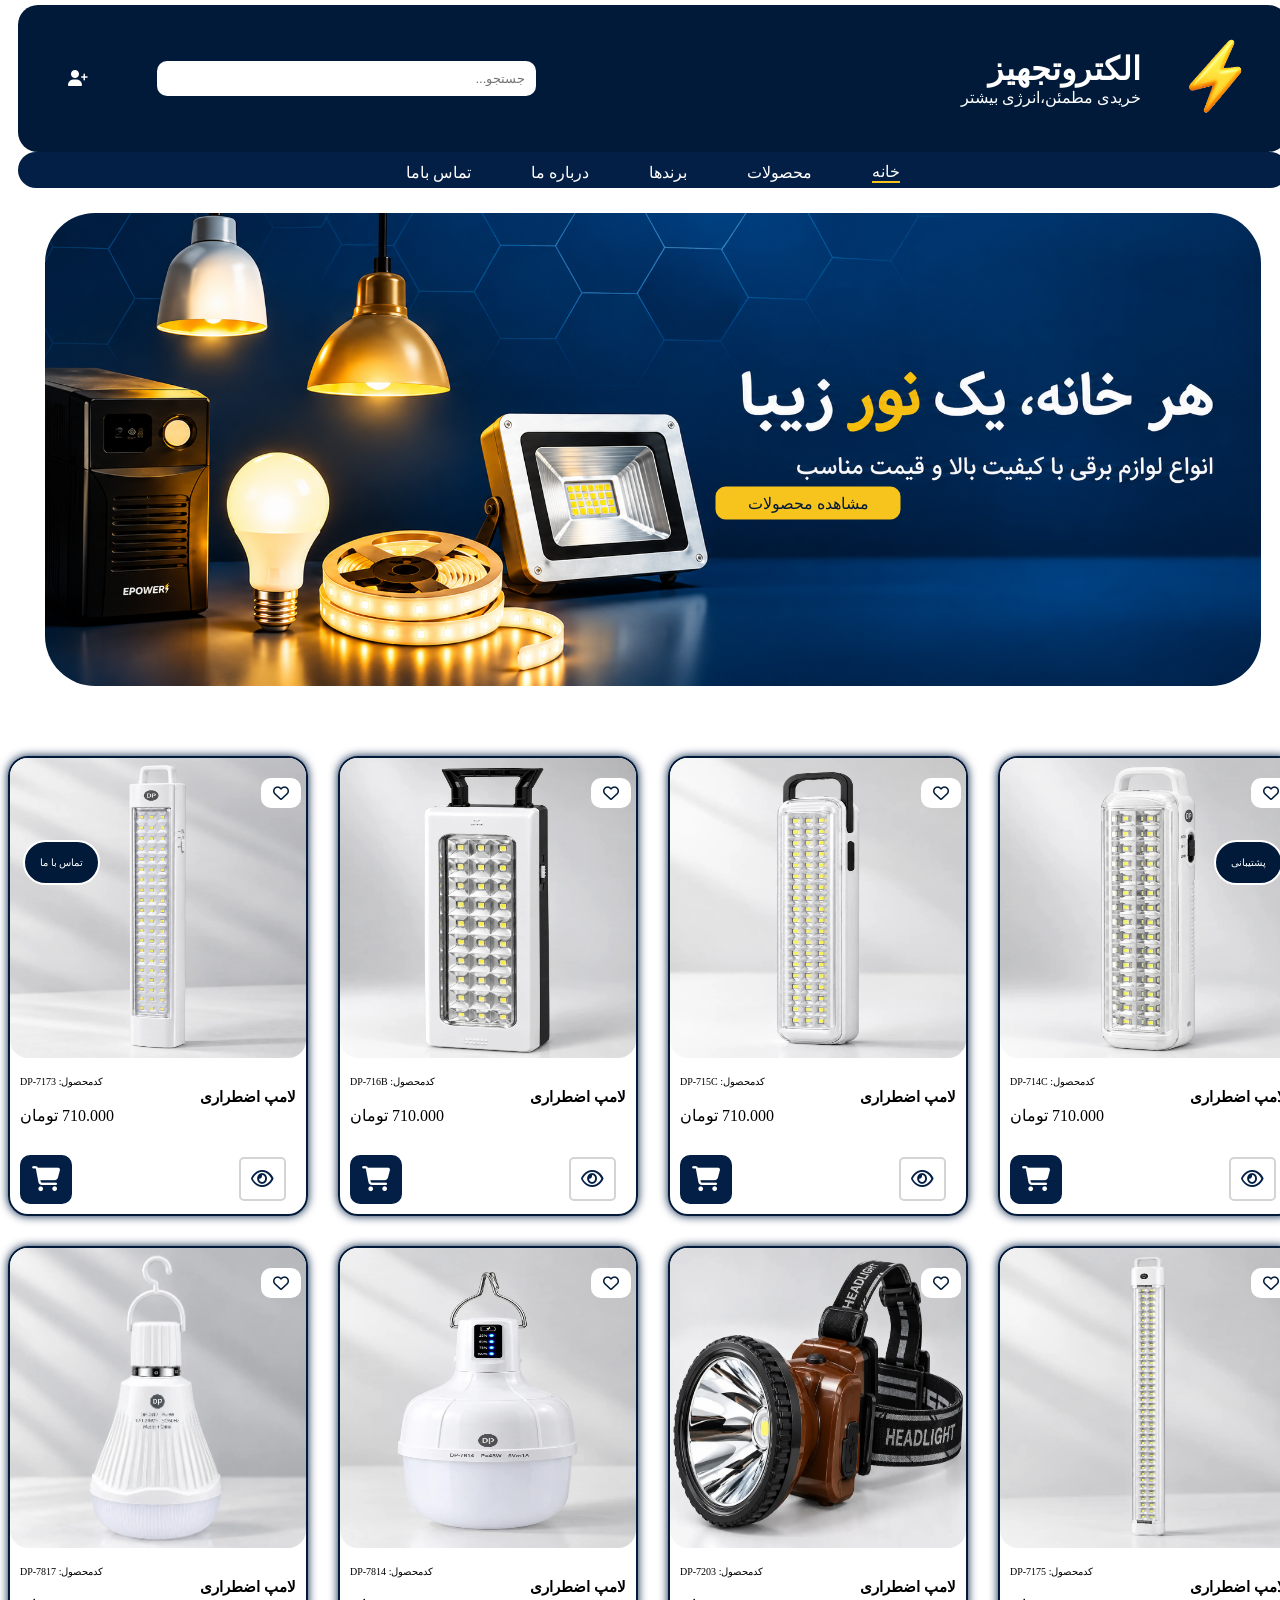
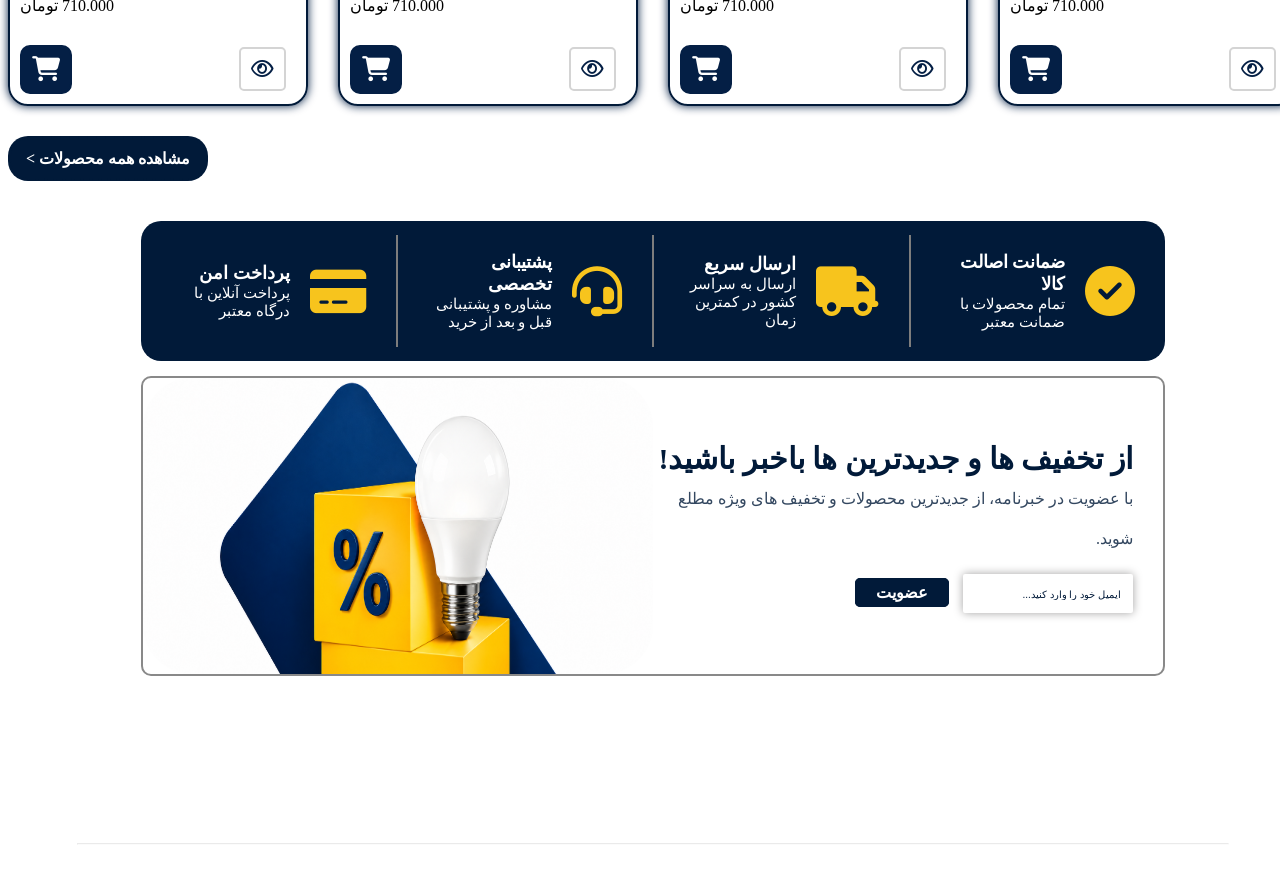
==== index.html @ 10a01ead "Test 1" ====
<!DOCTYPE html>
<html lang="fa" dir="rtl">

<head>
    <meta charset="UTF-8">
    <meta name="viewport" content="width=device-width, initial-scale=1.0">
    <link rel="stylesheet" href="css/style.css">
    <link rel="stylesheet" href="https://cdnjs.cloudflare.com/ajax/libs/font-awesome/6.5.1/css/all.min.css" />
    <link rel="stylesheet" href="css/positions.css">
    <title>الکتروتجهیز</title>
</head>

<body>

    <!-- ======== Header ======== -->
    <header>
        <div class="my-header">
            <div class="brand-site">
                <div class="logo-site">
                    <img src="assets/img/logo_website.png" alt="">
                    <div class="name-site">
                        <h1>الکتروتجهیز</h1>
                        <span>خریدی مطمئن،انرژی بیشتر</span>
                    </div>
                </div>
            </div>

            <div class="search-bar">
                <input type="text" name="" id="" placeholder="جستجو...">
            </div>

            <div class="login-purchase">
                <div class="icon-search">
                    <i class="fa-solid fa-magnifying-glass"></i>
                </div>

                <i class="fa-solid fa-user-plus"></i>
            </div>
        </div>
        <!-- ======== Navigation Bar ======== -->
        <div class="my-navigation-bar">
            <a href="index.html" class="action">خانه</a>
            <a href="all_products.html">محصولات</a>
            <a href="brands.html">برندها</a>
            <a href="about_us.html">درباره ما</a>
            <a href="contact_us.html">تماس باما</a>
        </div>
    </header>
    <!-- ======== Hero Banner ======== -->
    <section class="hero-banner">
        <div class="hero-content">
            <img class="img-hero" src="assets/img/هر خانه، یک نور زیبا.png" alt="">
            <a class="link-hero-banner" href="all_products.html">مشاهده محصولات</a>
        </div>
    </section>


    <!-- ======== Main ======== -->
    <main>
        <div class="product-table">
            <div class="product-cards">
                <section class="product">
                    <div class="img-product">
                        <i class="fa-regular fa-heart"></i>
                        <img src="assets/img_products/DP-714C.webp" alt="">
                    </div>
                    <div class="information-products">
                        <h1>لامپ اضطراری</h1>
                        <div class="code-product">
                            <span>کدمحصول: DP-714C</span>
                        </div>
                    </div>
                    <div class="price-products">
                        <span>710.000 تومان</span>
                    </div>
                    <div class="see-and-purchase-product">
                        <a href="" class="see-product">
                            <i class="fa-regular fa-eye"></i>
                        </a>
                        <a class="purchase-product" href="" style="text-decoration: none;">
                            <i class="fa-solid fa-cart-shopping"></i>
                        </a>
                    </div>
                </section>
                <section class="product">
                    <div class="img-product">
                        <i class="fa-regular fa-heart"></i>
                        <img src="assets/img_products/DP-715C.webp" alt="">
                    </div>
                    <div class="information-products">
                        <h1>لامپ اضطراری</h1>
                        <div class="code-product">
                            <span>کدمحصول: DP-715C</span>
                        </div>
                    </div>
                    <div class="price-products">
                        <span>710.000 تومان</span>
                    </div>
                    <div class="see-and-purchase-product">
                        <a href="" class="see-product">
                            <i class="fa-regular fa-eye"></i>
                        </a>
                        <a class="purchase-product" href="" style="text-decoration: none;">
                            <i class="fa-solid fa-cart-shopping"></i>
                        </a>
                    </div>
                </section>
                <section class="product">
                    <div class="img-product">
                        <i class="fa-regular fa-heart"></i>
                        <img src="assets/img_products/DP-716B.webp" alt="">
                    </div>
                    <div class="information-products">
                        <h1>لامپ اضطراری</h1>
                        <div class="code-product">
                            <span>کدمحصول: DP-716B</span>
                        </div>
                    </div>
                    <div class="price-products">
                        <span>710.000 تومان</span>
                    </div>
                    <div class="see-and-purchase-product">
                        <a href="" class="see-product">
                            <i class="fa-regular fa-eye"></i>
                        </a>
                        <a class="purchase-product" href="" style="text-decoration: none;">

                            <i class="fa-solid fa-cart-shopping"></i>
                        </a>
                    </div>
                </section>
                <section class="product">
                    <div class="img-product">
                        <i class="fa-regular fa-heart"></i>
                        <img src="assets/img_products/DP-7173.webp" alt="">
                    </div>
                    <div class="information-products">
                        <h1>لامپ اضطراری</h1>
                        <div class="code-product">
                            <span>کدمحصول: DP-7173</span>
                        </div>
                    </div>
                    <div class="price-products">
                        <span>710.000 تومان</span>
                    </div>
                    <div class="see-and-purchase-product">
                        <a href="" class="see-product">
                            <i class="fa-regular fa-eye"></i>
                        </a>
                        <a class="purchase-product" href="" style="text-decoration: none;">
                            <i class="fa-solid fa-cart-shopping"></i>
                        </a>
                    </div>
                </section>
                <section class="product">
                    <div class="img-product">
                        <i class="fa-regular fa-heart"></i>
                        <img src="assets/img_products/DP-7175.webp" alt="">
                    </div>
                    <div class="information-products">
                        <h1>لامپ اضطراری</h1>
                        <div class="code-product">
                            <span>کدمحصول: DP-7175</span>
                        </div>
                    </div>
                    <div class="price-products">
                        <span>710.000 تومان</span>
                    </div>
                    <div class="see-and-purchase-product">
                        <a href="" class="see-product">
                            <i class="fa-regular fa-eye"></i>
                        </a>
                        <a class="purchase-product" href="" style="text-decoration: none;">
                            <i class="fa-solid fa-cart-shopping"></i>
                        </a>
                    </div>
                </section>
                <section class="product">
                    <div class="img-product">
                        <i class="fa-regular fa-heart"></i>
                        <img src="assets/img_products/DP-7203.webp" alt="">
                    </div>
                    <div class="information-products">
                        <h1>لامپ اضطراری</h1>
                        <div class="code-product">
                            <span>کدمحصول: DP-7203</span>
                        </div>
                    </div>
                    <div class="price-products">
                        <span>710.000 تومان</span>
                    </div>
                    <div class="see-and-purchase-product">
                        <a href="" class="see-product">
                            <i class="fa-regular fa-eye"></i>
                        </a>
                        <a class="purchase-product" href="" style="text-decoration: none;">
                            <i class="fa-solid fa-cart-shopping"></i>
                        </a>
                    </div>
                </section>
                <section class="product">
                    <div class="img-product">
                        <i class="fa-regular fa-heart"></i>
                        <img src="assets/img_products/DP-7814.webp" alt="">
                    </div>
                    <div class="information-products">
                        <h1>لامپ اضطراری</h1>
                        <div class="code-product">
                            <span>کدمحصول: DP-7814</span>
                        </div>
                    </div>
                    <div class="price-products">
                        <span>710.000 تومان</span>
                    </div>
                    <div class="see-and-purchase-product">
                        <a href="" class="see-product">
                            <i class="fa-regular fa-eye"></i>
                        </a>
                        <a class="purchase-product" href="" style="text-decoration: none;">
                            <i class="fa-solid fa-cart-shopping"></i>
                        </a>
                    </div>
                </section>
                <section class="product">

                    <div class="img-product">
                        <img src="assets/img_products/DP-7817.webp" alt="">
                        <i class="fa-regular fa-heart"></i>
                    </div>
                    <div class="information-products">
                        <h1>لامپ اضطراری</h1>
                        <div class="code-product">
                            <span>کدمحصول: DP-7817</span>
                        </div>
                    </div>
                    <div class="price-products">
                        <span>710.000 تومان</span>
                    </div>
                    <div class="see-and-purchase-product">
                        <a href="" class="see-product">
                            <i class="fa-regular fa-eye"></i>
                        </a>
                        <a class="purchase-product" href="" style="text-decoration: none;">
                            <i class="fa-solid fa-cart-shopping"></i>
                        </a>
                    </div>
                </section>
            </div>

            <a class="all-product-table" href="all_products.html">مشاهده همه محصولات ></a>

        </div>
        <!-- ======== Features Web Site ======== -->
        <div class="features">
            <section class="feature">
                <i class="fa-solid fa-circle-check"></i>
                <div class="description">
                    <h6>ضمانت اصالت کالا</h6>
                    <span>تمام محصولات با ضمانت معتبر</span>
                </div>
            </section>
            <div class="separator-features">
                <div></div>
            </div>
            <section class="feature">
                <i class="fa-solid fa-truck"></i>
                <div class="description">
                    <h6>ارسال سریع</h6>
                    <span>ارسال به سراسر کشور در کمترین زمان</span>
                </div>
            </section>
            <div class="separator-features">
                <div></div>
            </div>
            <section class="feature">
                <i class="fa-solid fa-headset"></i>
                <div class="description">
                    <h6>پشتیبانی تخصصی</h6>
                    <span>مشاوره و پشتیبانی قبل و بعد از خرید</span>
                </div>
            </section>
            <div class="separator-features">
                <div></div>
            </div>
            <section class="feature">
                <i class="fa-solid fa-credit-card"></i>
                <div class="description">
                    <h6>پرداخت امن</h6>
                    <span>پرداخت آنلاین با درگاه معتبر</span>
                </div>
            </section>
        </div>
        <!-- ======== Discount ======== -->
        <div class="discount">

            <div class="information-notice">
                <div class="informational-details">
                    <span class="details-1">از تخفیف ها و جدیدترین ها باخبر باشید!</span>
                    <span class="details-2">با عضویت در خبرنامه، از جدیدترین محصولات و تخفیف های ویژه مطلع شوید.</span>
                </div>
                <div class="input-discount">
                    <input type="text" placeholder="ایمیل خود را وارد کنید...">
                    <a href="">عضویت</a>
                </div>
            </div>

            <div class="background-image">
                <img src="assets/img/discount.png" alt="">
            </div>
        </div>

    </main>
    <!-- ======== Footer Web Site ======== -->
    <footer>
        <div class="footer-informations">
            <!-- ======== Contact Us ======== -->
            <section class="contact-us">
                <h1>الکتروتجهیز</h1>
                <h3>فروشگاه تخصصی لوازم برقی</h3>
                <span>با ما در ارتباط باشید.</span>
                <div class="icon-contact-us">
                    <a href="">
                        <i class="fab fa-whatsapp"></i>
                    </a>
                    <a href="">
                        <i class="fab fa-telegram"></i>
                    </a>
                    <a href="">
                        <i class="fab fa-instagram"></i>
                    </a>
                </div>
            </section>
            <!-- ======== Site Access ======== -->
            <section class="site-access">
                <span>دسترسی سریع</span>
                <a href="">خانه</a>
                <a href="">محصولات</a>
                <a href="">برندها</a>
                <a href="">وبلاگ</a>
                <a href="">تماس با ما</a>
            </section>
            <!-- ======== Customer Service ======== -->
            <section class="customer-service">

                <span>خدمات مشتریان</span>
                <a href="">پرسش های متداول</a>
                <a href="">شرایط بازگشت کالا</a>
                <a href="">روش های ارسال</a>
                <a href="">گارانتی و ضمانت</a>
                <a href="">پیگیری سفارش</a>

            </section>
            <!-- ======== Contact Information ======== -->
            <section class="contact-informations">
                <span>اطلاعات تماس</span>

                <div class="contact-information">
                    <i class="fas fa-phone"></i>
                    <p>09382104800</p>
                </div>

                <div class="contact-information">
                    <i class="fas fa-envelope"></i>
                    <p>imthemhmd@gmail.com</p>
                </div>

                <div class="contact-information">
                    <i class="fas fa-map-marker-alt"></i>
                    <p>تهران، خیابان جمهوری</p>
                </div>
            </section>
        </div>
        <!-- ======== Hr Footer======== -->
        <div class="hr-footer">
            <hr>
        </div>

        <!-- ======== Site Rights======== -->
        <div class="site-rights">
            <p>تمامی حقوق این سایت متعلق به الکتروتجهیز می باشد.</p>
        </div>


    </footer>
    <span class="customers">پشتیبانی</span>
    <span class="contact-us-fixed">تماس با ما</span>

</body>
</html>
---- css/style.css ----
* {
    padding: 0px;
    margin: 0px;
    box-sizing: border-box;
    text-decoration: none;
}

:root {
    --primary--color: #011A39;
    --secondary-color: #041F45;
    --background-color: #EFF6FE;
    --color-symbol: #F7C41D;
    --color-font: white;


}

@font-face {
    font-family: all_text;
    src: url(assets/font/Gandom.woff);
}



/* ======== Body ======== */
body {
    height: fit-content;
    font-family: all_text;
    display: flex;
    flex-direction: column;
    justify-content: center;
    gap: 20px;
}

/* ======== Header ======== */
header {
    margin: 5px;
}

.my-header {
    background-color: var(--primary--color);
    display: flex;
    justify-content: space-between;
    align-items: center;

    border-radius: 20px;
}

.brand-site {
    display: flex;
    justify-content: center;
    align-items: center;

}

.logo-site {
    display: flex;
    align-items: center;
}

.logo-site img {
    width: 20%;
}

.name-site {
    color: var(--color-font);
}

.search-bar input {
    border-radius: 10px;
    border: none;
    padding: 10px 10px 10px 200px;

}

.login-purchase {
    display: flex;
    gap: 20px;
    align-items: center;
    margin: 0px 50px 0px 50px;

    color: var(--color-font);

}

.icon-search {
    display: none;
}

/* ======== Navigation Bar ======== */

.my-navigation-bar {
    background-color: var(--secondary-color);
    padding-top: 10px;


    display: flex;
    justify-content: center;
    align-items: center;

    border-radius: 300px;
}

.my-navigation-bar a {
    color: var(--color-font);
    text-decoration: none;

    margin: 0PX 30PX 5PX 30PX;
}

.action {
    border-bottom: 2px solid var(--color-symbol);

}

/* ======== Hr ======== */
hr {
    width: 80%;
    color: var(--primary--color);
}

/* ======== Hero Banner ======== */
.hero-banner {
    display: flex;
    justify-content: center;
    align-items: center;
}

.hero-content {
    width: 100%;
    display: flex;
    justify-content: center;
    align-items: center;
    position: relative;
}

.img-hero {
    width: 95%;
    max-width: 1400px;
    height: auto;
    border-radius: 50px;

}

.link-hero-banner {
    position: absolute;
    bottom: 150px;
    right: 300px;
    transform: translate(-50%, -50%);

    text-decoration: none;
    color: var(--primary--color);

    border: 2px solid var(--color-symbol);
    border-radius: 10px;
    background-color: var(--color-symbol);
    padding: 5px 30px;
}

.link-hero-banner:hover {
    background-color: var(--color-font);
    box-shadow: 0px 0px 5px 3px var(--color-symbol);
}

/* ======== Main ======== */
main {
    display: flex;
    flex-direction: column;
    justify-content: center;
    align-items: center;
    height: fit-content;

}


.product-table {
    display: flex;
    flex-direction: column;
    justify-content: center;
    align-items: end;
    gap: 20px;

    margin: 30px 0px;
}


.product-cards {
    display: grid;
    grid-template-columns: 1fr 1fr 1fr 1fr;
    gap: 30px;

    padding-top: 20px;
}


.product {
    display: flex;
    flex-direction: column;
    justify-content: start;


    width: 300px;

    height: fit-content;

    border: 2px solid var(--primary--color);
    border-radius: 20px;
    box-shadow: 0px 0px 10px 0px var(--secondary-color);
    transition: 0.5s all;
}

.product:hover {
    transform: scale(1.03);
}

.img-product {
    display: flex;
    justify-content: center;
    align-items: center;

    position: relative;
}

.product img {
    border-radius: 18px;
    width: 100%;
    height: 300px;
}

.img-product i {
    position: absolute;
    top: 20px;
    right: 5px;
    z-index: 10;
    color: var(--primary--color);

    border: 2px solid var(--color-font);
    border-radius: 10px;
    background-color: var(--color-font);
    padding: 5px 10px;
}

.img-product i:hover {
    color: rgb(206, 100, 100);
}

.information-products {
    display: flex;
    flex-direction: row;
    justify-content: space-between;
}

.information-products h1 {
    font-size: 15px;
    padding: 30px 10px 0px 10px;
    white-space: nowrap;
}

.code-product {
    display: flex;
    justify-content: center;
    align-items: center;

    padding: 0px 10px;
}

.code-product span {
    font-size: 10px;
    white-space: nowrap;
}

.price-products {
    display: flex;
    justify-content: end;

    padding: 0px 10px;

}

.see-and-purchase-product {
    width: 100%;
    display: flex;
    justify-content: space-between;
    align-items: center;
    /* gap: 50px; */

    margin: 30px 10px 10px 10px;

}

.see-product {
    display: flex;
    justify-content: center;
    align-items: center;

    color: var(--secondary-color);
    text-decoration: none;
    border: 2px solid rgb(212, 212, 212);
    border-radius: 5px;
    padding: 10px 10px;
    font-size: 20px;
    margin-right: 10px;


    transition: 0.5s all;
}

/* .see-product:hover{
    transform: scale(1.02);

} */

.purchase-product {
    display: flex;
    justify-content: center;
    gap: 10px;
    margin-left: 20px;

    padding: 10px 10px;
    border: 2px solid var(--secondary-color);
    border-radius: 10px;
    background-color: var(--secondary-color);
    color: var(--color-font);
    font-size: 20px;
}

/* .purchase-product:hover{
    transform: scale(1.02);

} */
.fa-solid.fa-cart-shopping {
    font-size: 25px;
    color: var(--color-font);

}

/* ============================================ */
.all-product-table {

    color: var(--color-font);
    text-decoration: none;
    font-weight: bold;
    margin-top: 10PX;

    border: 2px solid var(--primary--color);
    background-color: var(--primary--color);
    border: none;
    border-radius: 20px;
    padding: 10px 15px;
    border: 3px dashed var(--primary--color);

    transition: 0.9s all;
}

.all-product-table:hover {
    background-color: var(--color-font);
    color: var(--primary--color);
    border: 3px dashed var(--primary--color);

}


/* ======== Features Web Site ======== */

.features {

    display: flex;
    justify-content: center;

    background-color: var(--primary--color);
    margin-top: 10px;

    width: 80%;
    height: fit-content;

    border-radius: 20px;
}

.feature {
    width: 40vw;
    color: var(--color-font);
    display: flex;
    align-items: center;
    margin: 30px;
}

.feature i {
    color: var(--color-symbol);
    font-size: 50px;

}

.description {
    margin-right: 20px;
}

.description h6 {
    font-size: 18px;
}

.description span {
    font-size: 15px;
}

.separator-features {
    display: flex;
    align-items: center;


}

.separator-features div {
    background-color: rgb(125, 125, 125);
    width: 2px;
    height: 80%;
}

/* ======== Discount ======== */

.discount {
    margin-top: 15px;
    width: 80%;
    height: 300px;

    border: 2px solid rgb(137, 137, 137);
    border-radius: 10px;

    display: grid;
    grid-template-columns: 1fr 1fr;
}

.information-notice {
    display: flex;
    flex-direction: column;
    justify-content: center;
    align-items: start;
}

.informational-details {
    display: flex;
    flex-direction: column;
    margin-right: 30px;
    line-height: 40px;

}

.details-1 {
    color: var(--primary--color);
    font-size: 30px;
    font-weight: bold;

}

.details-2 {
    color: var(--primary--color);
    opacity: 0.8;
}


.input-discount input {

    width: 50%;

    margin-right: 30px;
    margin-top: 15px;

    border: 2px solid var(--color-font);
    border-radius: 2px;
    padding: 10px 10px 10px 20px;
    box-shadow: 0px 0px 10px 0px rgb(163, 162, 162);
}

.input-discount input::placeholder {
    color: var(--primary--color);
    font-size: 10px;
}

.input-discount input:hover {
    box-shadow: 0px 0px 20px 5px rgb(163, 162, 162);
}

.input-discount a {
    color: var(--color-font);
    text-decoration: none;
    font-weight: bold;

    border: 1px solid var(--primary--color);
    background-color: var(--primary--color);
    border-radius: 5px;

    padding: 5px 20px;

    margin-right: 10px;
}

.input-discount a:hover {
    box-shadow: 0px 0px 5px 2px var(--primary--color);
}


.background-image img {
    width: 100%;
    height: 100%;
    border-radius: 50px;

    /* background-image: url(/assets/img/discount.png);
    background-size: cover;
    background-position: center;
    background-repeat: no-repeat; */

}


/* ======== Footer Web Site ======== */
footer {
    width: 100%;

    background-image: url(assets/img/footer_background.png);
    background-size: cover;
    background-position: center;
    background-repeat: no-repeat;


    display: flex;
    flex-direction: column;
    justify-content: space-around;

}

.footer-informations {
    display: grid;
    grid-template-columns: 1fr 1fr 1fr 1fr;
    place-items: center;
}

/* ======== Contact Us ======== */
.contact-us {
    color: var(--color-font);
    padding: 20px 0px;
}

.contact-us h3 {
    font-weight: normal;
}

.icon-contact-us {

    margin-top: 10px;

}

.icon-contact-us a {
    text-decoration: none;
    color: var(--color-font);

    font-size: 25px;
    margin-left: 25px;
}

/* ======== Site Access ======== */
.site-access {
    display: flex;
    flex-direction: column;

    padding-top: 20px;
}

.site-access span {
    color: var(--color-font);
    font-size: 18px;
    font-weight: bold;
    margin-bottom: 15px;
}

.site-access a {

    color: var(--color-font);
    text-decoration: none;
    font-size: 15px;
}

/* ======== Customer Service ======== */
.customer-service {
    display: flex;
    flex-direction: column;

    padding-top: 20px;
}

.customer-service span {
    color: var(--color-font);
    font-size: 18px;
    font-weight: bold;
    margin-bottom: 15px;
}

.customer-service a {
    color: var(--color-font);
    text-decoration: none;
    font-size: 15px;

}

/* ======== Contact Information ======== */
.contact-informations {
    display: flex;
    flex-direction: column;

    padding-top: 20px;
}

.contact-informations span {
    color: var(--color-font);
    font-size: 18px;
    font-weight: bold;
    margin-bottom: 20px;
}

.contact-informations div {
    display: flex;
    align-items: center;

    color: var(--color-font);
    margin-bottom: 10px;

}

.contact-information p {
    padding-right: 10px;

}

/* ======== Hr Footer======== */
.hr-footer {
    display: flex;
    justify-content: center;
}

.hr-footer hr {
    width: 90%;
    opacity: 0.2;
}

/* ======== Site Rights======== */
.site-rights {
    display: flex;
    justify-content: center;

}

.site-rights p {
    color: var(--color-font);
    padding: 5px 0px;
    opacity: 0.2;
}

.hide-header {
    display: none;
}

/* ============ File All Products ============ */
.header-all-products {
    width: 99%;

}

/* ========== Banner All Products ==========  */

.banner-all-products img {
    display: block;
    margin: 0px auto;
    margin-top: 10px;
    width: 90%;
    border-radius: 20px;

}

.all_products{
    margin-top: 50px;
}

.title-part{
    display: flex;
    align-items: center;
    gap: 10px;
    
    
}
.title-part a{
    color: var(--primary--color);
    
}
.home-page{
    display: flex;
    align-items: center;
    gap: 5px;
}


/* =============== Media ================ */
@media(max-width:1200px) {
    .product-cards {
        display: grid;
        grid-template-columns: 1fr 1fr 1fr;
        gap: 20px;

        padding-top: 20px;
    }

}

@media(max-width:1024px) {
    .features {
        width: 90%;
        display: grid;
        grid-template-columns: 1fr 1fr;
        grid-template-rows: 1fr 1fr;

    }

    .feature {
        flex-direction: column;
        text-align: center;
    }

    .separator-features {
        display: none;
    }

}

@media(max-width:768px) {
    .product-cards {
        display: grid;
        grid-template-columns: 1fr 1fr;
        gap: 20px;

        padding-top: 20px;
    }

    .search-bar {
        display: none;
    }

    .icon-search {
        display: flex;
    }

    .my-navigation-bar a {
        font-size: 12px;
        margin: 0PX 15PX 5PX 15PX;
    }

    .link-hero-banner {
        position: absolute;
        bottom: 70px;
        right: 200px;
        font-size: 12px;
        padding: 5px 10px;
    }

    .discount {
        grid-template-columns: 1fr;
        height: fit-content;

    }

    .background-image {
        margin-top: 15px;
    }

    .footer-informations {
        display: grid;
        grid-template-columns: repeat(2, max-content);
        /* دو ستون */
        grid-template-rows: auto auto;
        /* دو ردیف */
        gap: 30px 60px;
        padding: 30px 20px;
        align-items: start;
        justify-items: start;
        justify-content: center;

    }

    .contact-us,
    .site-access,
    .customer-service,
    .contact-informations {
        display: flex;
        flex-direction: column;
        align-items: flex-start;
        text-align: start;
        gap: 12px;
        padding: 0;
    }

    .icon-contact-us {
        display: flex;
        gap: 25px;
        margin-top: 0;
    }

    .icon-contact-us a {
        margin-left: 0;
    }

    .contact-informations div {
        gap: 10px;
        margin-bottom: 0;
    }

    .contact-information p {
        padding-right: 0;
    }

}

@media (max-width:600px) {
    .name-site {
        font-size: 10px;
    }

    .search-bar {
        display: none;
    }

    .login-purchase {

        display: flex;
    }

    .link-hero-banner {
        bottom: 25px;
        right: 60px;
        padding: 2px 5px;
    }

    .product {
        width: 45vw;
    }

    .my-navigation-bar a {
        font-size: 10px;
        white-space: nowrap;
    }

    .img-product img {
        height: 200px;
    }

    .information-products {
        display: flex;
        flex-direction: column;
        justify-content: end;
    }

    .feature {
        width: 100%;
        flex-direction: column;
        align-items: start;
        margin: 10px 10px;
        padding: 10px 10px;
    }

    .feature i {
        font-size: 30px;
    }

    .description h6 {
        font-size: 15px;
    }

    .description span {
        font-size: 12px;
    }

    .discount {
        grid-template-columns: 1fr;
    }

    .details-1 {
        font-size: 15px;
    }

    .details-2 {
        font-size: 10px;
        line-height: 1.5;
    }

    .footer-informations {
        grid-template-columns: 40vw 40vw;
    }

    .footer-informations h1 {
        font-size: 15px;
    }

    .footer-informations h3 {
        font-size: 10px;
    }

    .footer-informations span {
        font-size: 8px;
    }

    .contact-information p {
        font-size: 10px;
    }

}
---- css/positions.css ----
:root {
    --primary--color: #011A39;
    --secondary-color: #041F45;
    --color-symbol: #F7C41D;

}



.customers {
    width: fit-content;
    background-color: var(--primary--color);
    color: white;
    padding: 15px;
    border: 2px solid white;
    border-radius: 500px;

    position: fixed;
    bottom: 15px;
    right: 10px;
    font-size: 10px;
    z-index: 9999;

    transition: 0.5s all;
}

.customers:hover {
    background-color: white;
    color: var(--primary--color);
    border: 2px solid var(--primary--color);
}

.contact-us-fixed {
    width: fit-content;
    background-color: var(--primary--color);
    color: white;
    padding: 15px;
    border: 2px solid white;
    border-radius: 500px;
    font-size: 10px;

    position: fixed;
    bottom: 15px;
    left: 10px;
    transition: 0.5s all;
}

.contact-us-fixed:hover {
    background-color: white;
    color: var(--primary--color);
    border: 2px solid var(--primary--color);
}
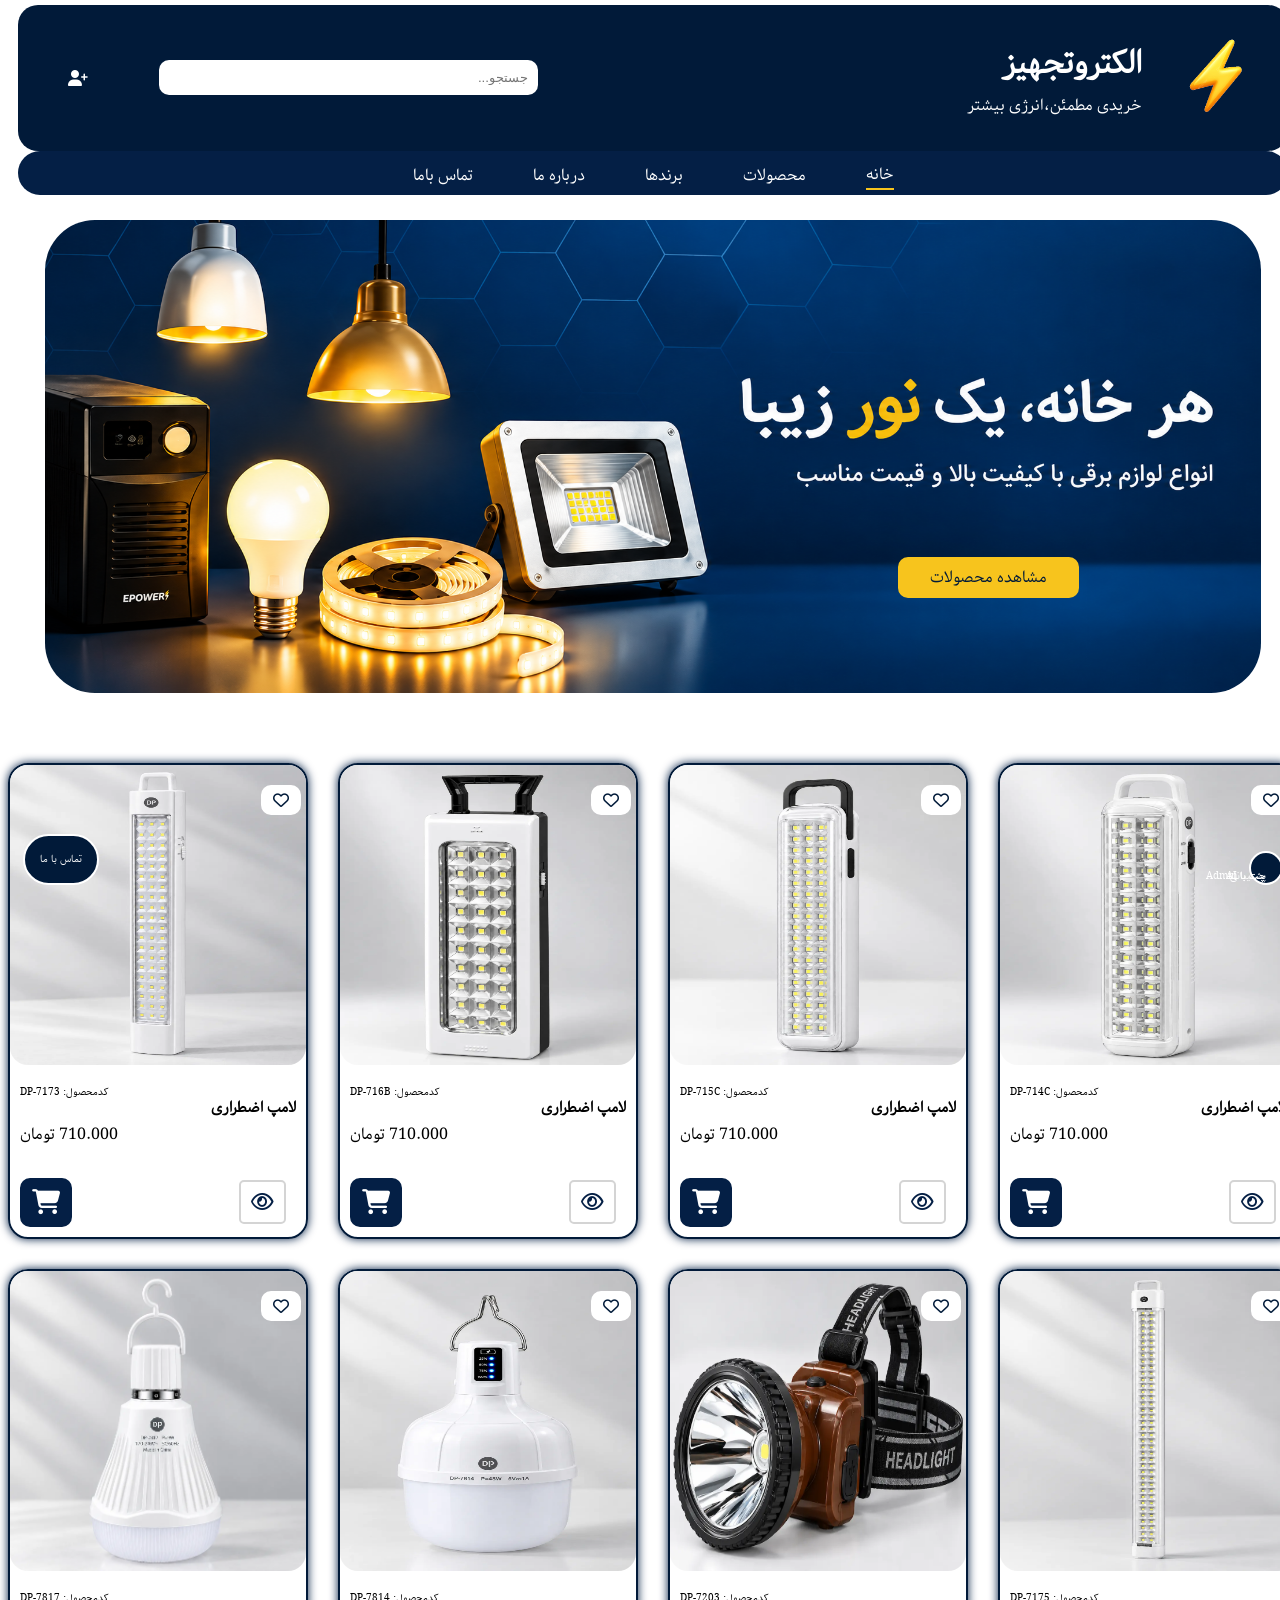
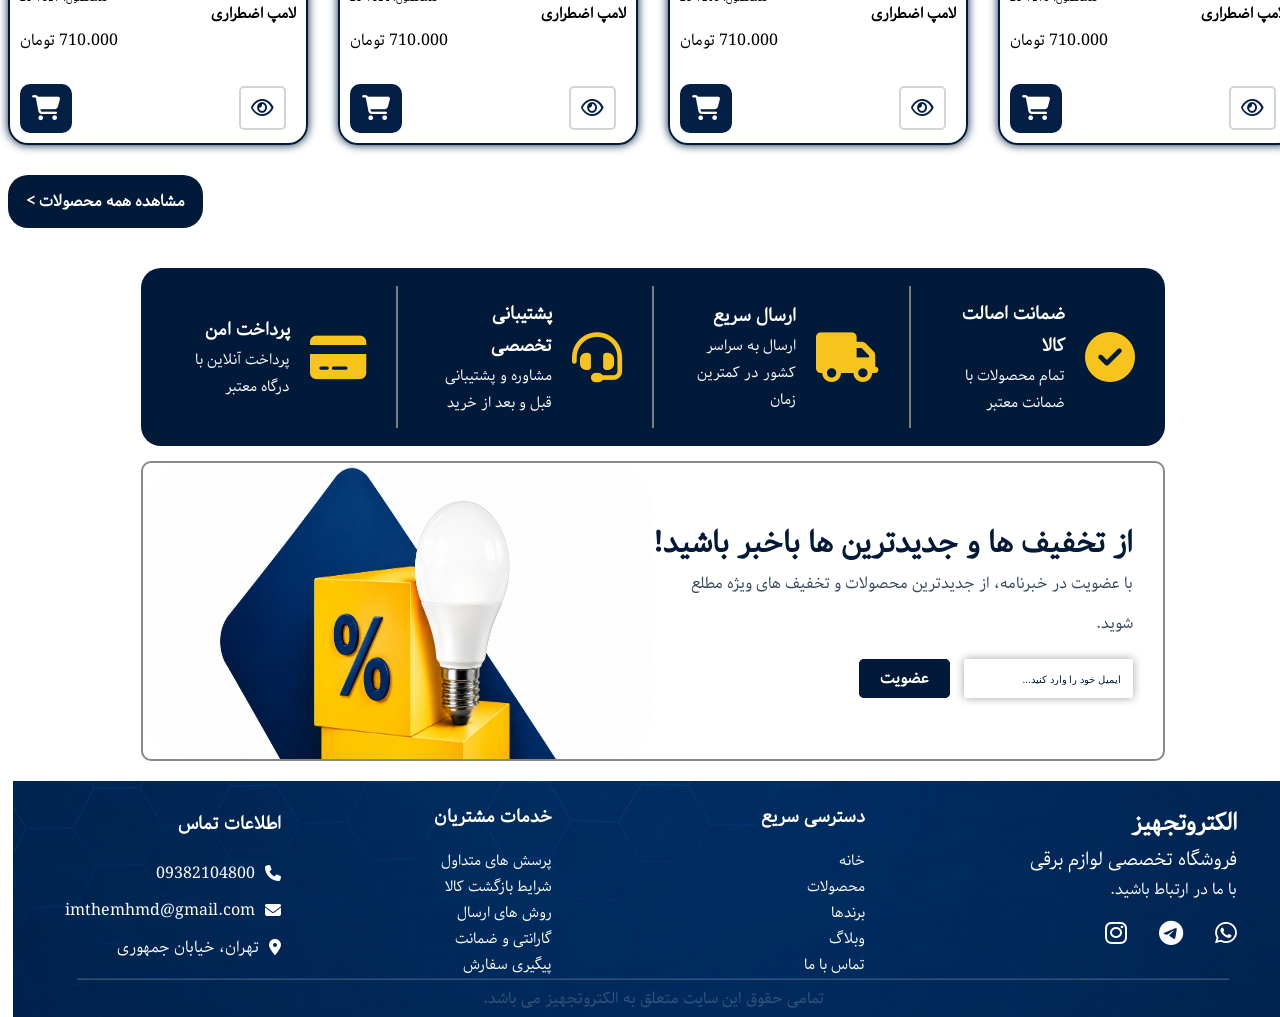
==== commit 15e1c1e0: "Edite File" ====
--- a/index.html
+++ b/index.html
@@ -382,8 +382,16 @@
 
 
     </footer>
-    <span class="customers">پشتیبانی</span>
+    <div class="customers">
+        <div class="options-customers">
+            <p class="support">پشتیبانی</p>
+            <p class="chat-ai">چت با AI</p>
+            <p class="chat-admin">چت با Admin</p>
+        </div>
+
+    </div>
     <span class="contact-us-fixed">تماس با ما</span>
 
 </body>
+
 </html>
--- a/css/style.css
+++ b/css/style.css
@@ -17,7 +17,7 @@
 
 @font-face {
     font-family: all_text;
-    src: url(assets/font/Gandom.woff);
+    src: url(../assets/font/Gandom.woff);
 }
 
 
@@ -127,30 +127,29 @@
 }
 
 .hero-content {
-    width: 100%;
-    display: flex;
-    justify-content: center;
-    align-items: center;
-    position: relative;
-}
-
-.img-hero {
     width: 95%;
     max-width: 1400px;
+    display: flex;
+    justify-content: center;
+    align-items: center;
+    position: relative;
+}
+
+.img-hero {
+    width: 100%;
     height: auto;
     border-radius: 50px;
+    display: block;
 
 }
 
 .link-hero-banner {
     position: absolute;
-    bottom: 150px;
-    right: 300px;
-    transform: translate(-50%, -50%);
+    bottom: 20%;
+    right: 15%;
 
     text-decoration: none;
     color: var(--primary--color);
-
     border: 2px solid var(--color-symbol);
     border-radius: 10px;
     background-color: var(--color-symbol);
@@ -513,9 +512,10 @@
 
 /* ======== Footer Web Site ======== */
 footer {
+    background-color: var(--primary--color);
     width: 100%;
 
-    background-image: url(assets/img/footer_background.png);
+    background-image: url(../assets/img/footer_background.png);
     background-size: cover;
     background-position: center;
     background-repeat: no-repeat;
@@ -697,6 +697,7 @@
 }
 
 
+
 /* =============== Media ================ */
 @media(max-width:1200px) {
     .product-cards {
@@ -752,9 +753,6 @@
     }
 
     .link-hero-banner {
-        position: absolute;
-        bottom: 70px;
-        right: 200px;
         font-size: 12px;
         padding: 5px 10px;
     }
@@ -831,8 +829,6 @@
     }
 
     .link-hero-banner {
-        bottom: 25px;
-        right: 60px;
         padding: 2px 5px;
     }
 
--- a/css/positions.css
+++ b/css/positions.css
@@ -4,7 +4,6 @@
     --color-symbol: #F7C41D;
 
 }
-
 
 
 .customers {
@@ -23,12 +22,43 @@
 
     transition: 0.5s all;
 }
+.options-customers{
+    position: relative;
+}
+.support, .chat-ai, .chat-admin{
+    position: absolute;
+    white-space: nowrap;
+}
 
 .customers:hover {
     background-color: white;
     color: var(--primary--color);
     border: 2px solid var(--primary--color);
 }
+
+
+
+
+
+
+
+
+
+
+
+
+
+
+
+
+
+
+
+
+
+
+
+
 
 .contact-us-fixed {
     width: fit-content;
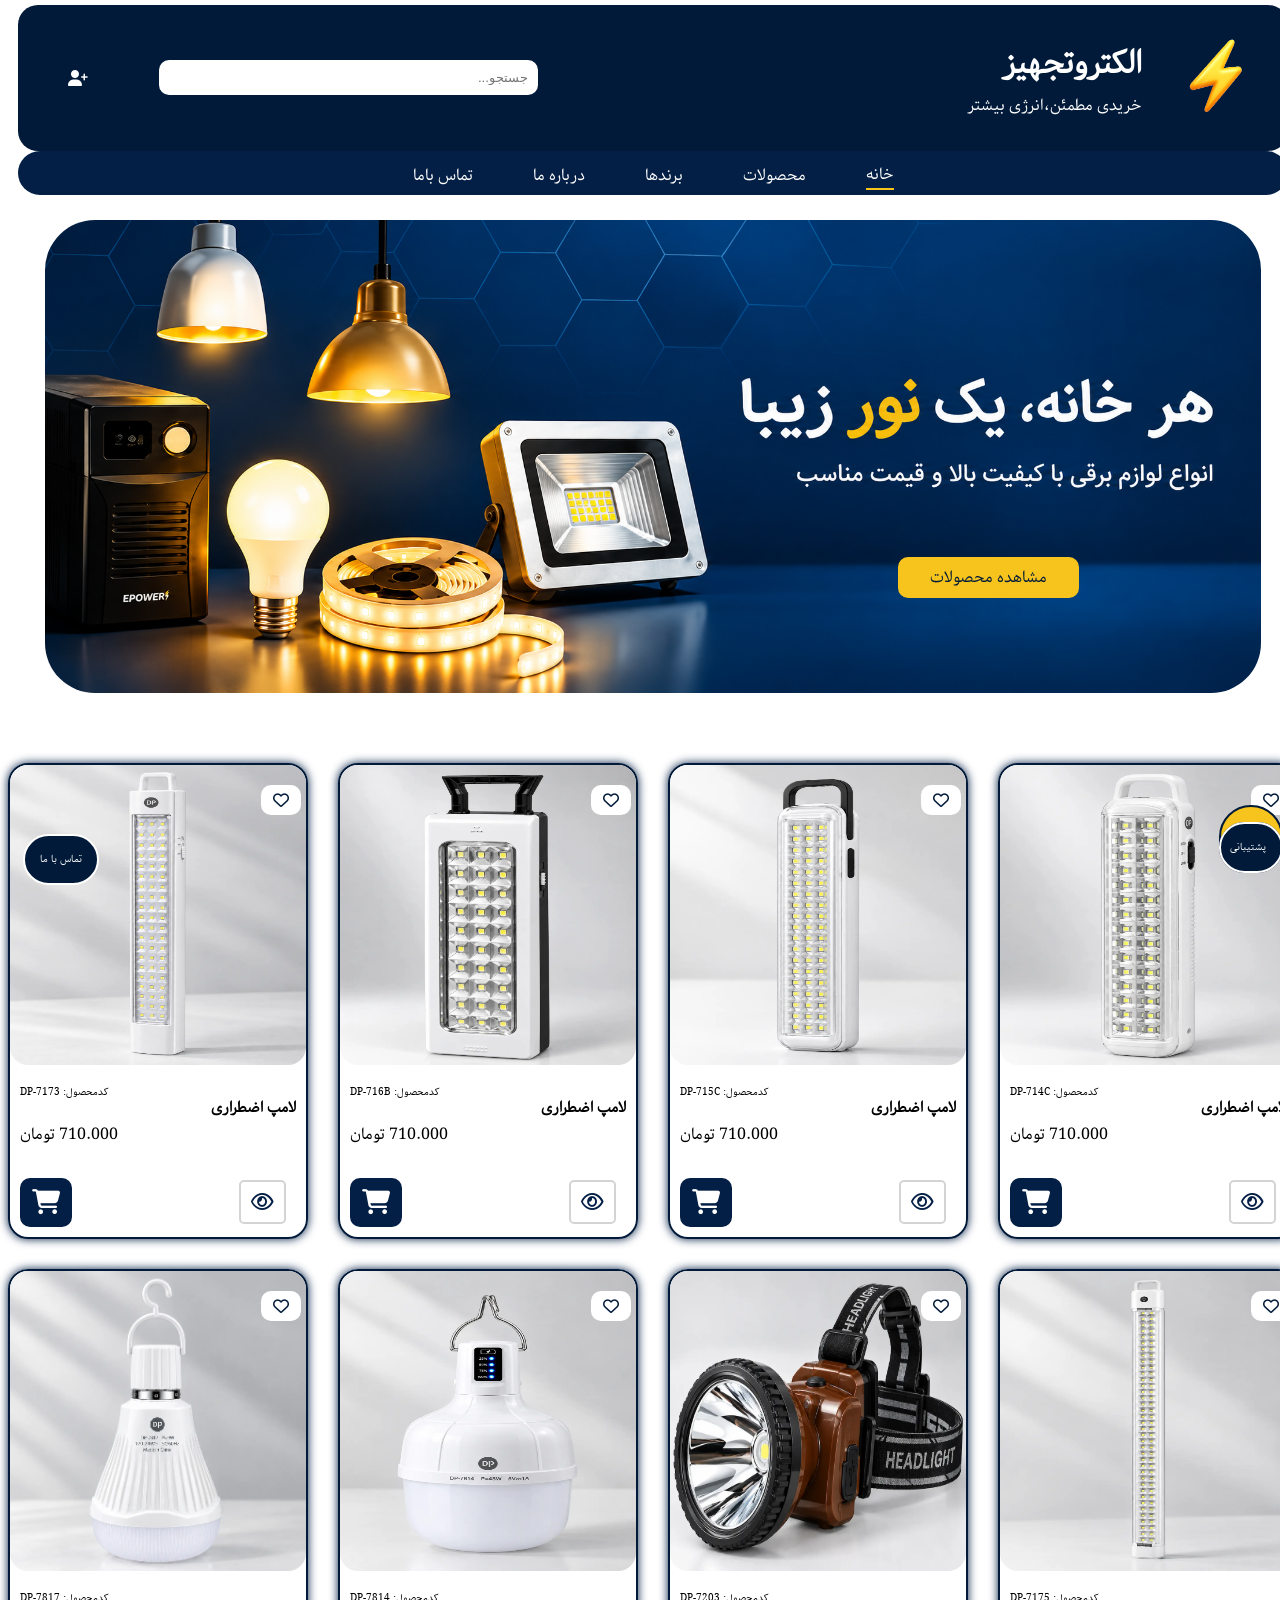
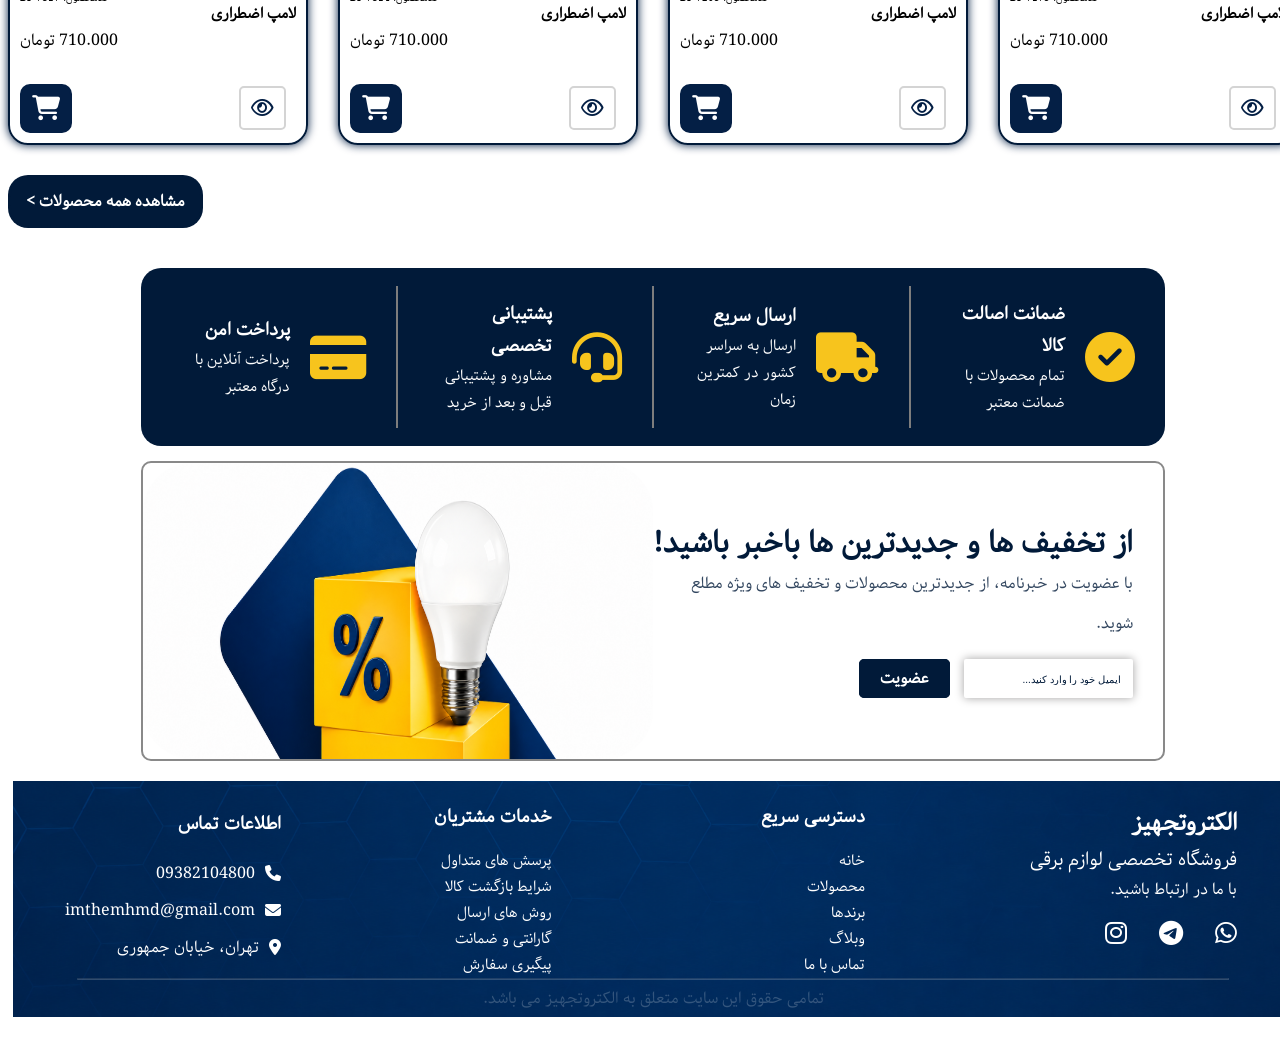
==== commit 9dba8226: "Add Buttons Chat Ai and Chat Admin" ====
--- a/index.html
+++ b/index.html
@@ -382,16 +382,16 @@
 
 
     </footer>
-    <div class="customers">
-        <div class="options-customers">
-            <p class="support">پشتیبانی</p>
-            <p class="chat-ai">چت با AI</p>
-            <p class="chat-admin">چت با Admin</p>
-        </div>
-
+    <div class="customers" id="customers-id">
+        <p class="support">پشتیبانی</p>
+        <p class="chat-ai" id="chat-ai">چت AI</p>
+        <p class="chat-admin" id="chat-admin">چت ادمین</p>
     </div>
-    <span class="contact-us-fixed">تماس با ما</span>
-
+    
+    <a href="contact_us.html" class="contact-us-fixed">تماس با ما</a>
+
+
+    <script src="script.js"></script>
 </body>
 
 </html>
--- a/css/positions.css
+++ b/css/positions.css
@@ -6,8 +6,8 @@
 }
 
 
-.customers {
-    width: fit-content;
+.support {
+    width: 5%;
     background-color: var(--primary--color);
     color: white;
     padding: 15px;
@@ -15,25 +15,54 @@
     border-radius: 500px;
 
     position: fixed;
-    bottom: 15px;
-    right: 10px;
+    bottom: 3%;
+    right: 0.8%;
     font-size: 10px;
     z-index: 9999;
 
     transition: 0.5s all;
 }
-.options-customers{
-    position: relative;
+
+.chat-ai {
+    width: 5%;
+    background-color: var(--color-symbol);
+    color: var(--primary--color);
+    padding: 15px;
+    border: 2px solid var(--primary--color);
+    border-radius: 500px;
+
+    position: fixed;
+    bottom: 3%;
+    right: 0.8%;
+    font-size: 10px;
+    z-index: 9998;
+
+    transition: 0.5s all;
 }
-.support, .chat-ai, .chat-admin{
-    position: absolute;
-    white-space: nowrap;
+.chat-ai-move{
+    bottom: 11.5%;
 }
 
-.customers:hover {
-    background-color: white;
+.chat-admin {
+    width: 5%;
+    background-color: var(--color-symbol);
     color: var(--primary--color);
+    padding: 15px;
     border: 2px solid var(--primary--color);
+    border-radius: 500px;
+    white-space: nowrap;
+
+    position: fixed;
+    bottom: 3%;
+    right: 0.8%;
+    font-size: 10px;
+    z-index: 9998;
+
+    transition: 0.5s all;
+}
+
+.chat-admin-move {
+    right: 6%;
 }
 
 
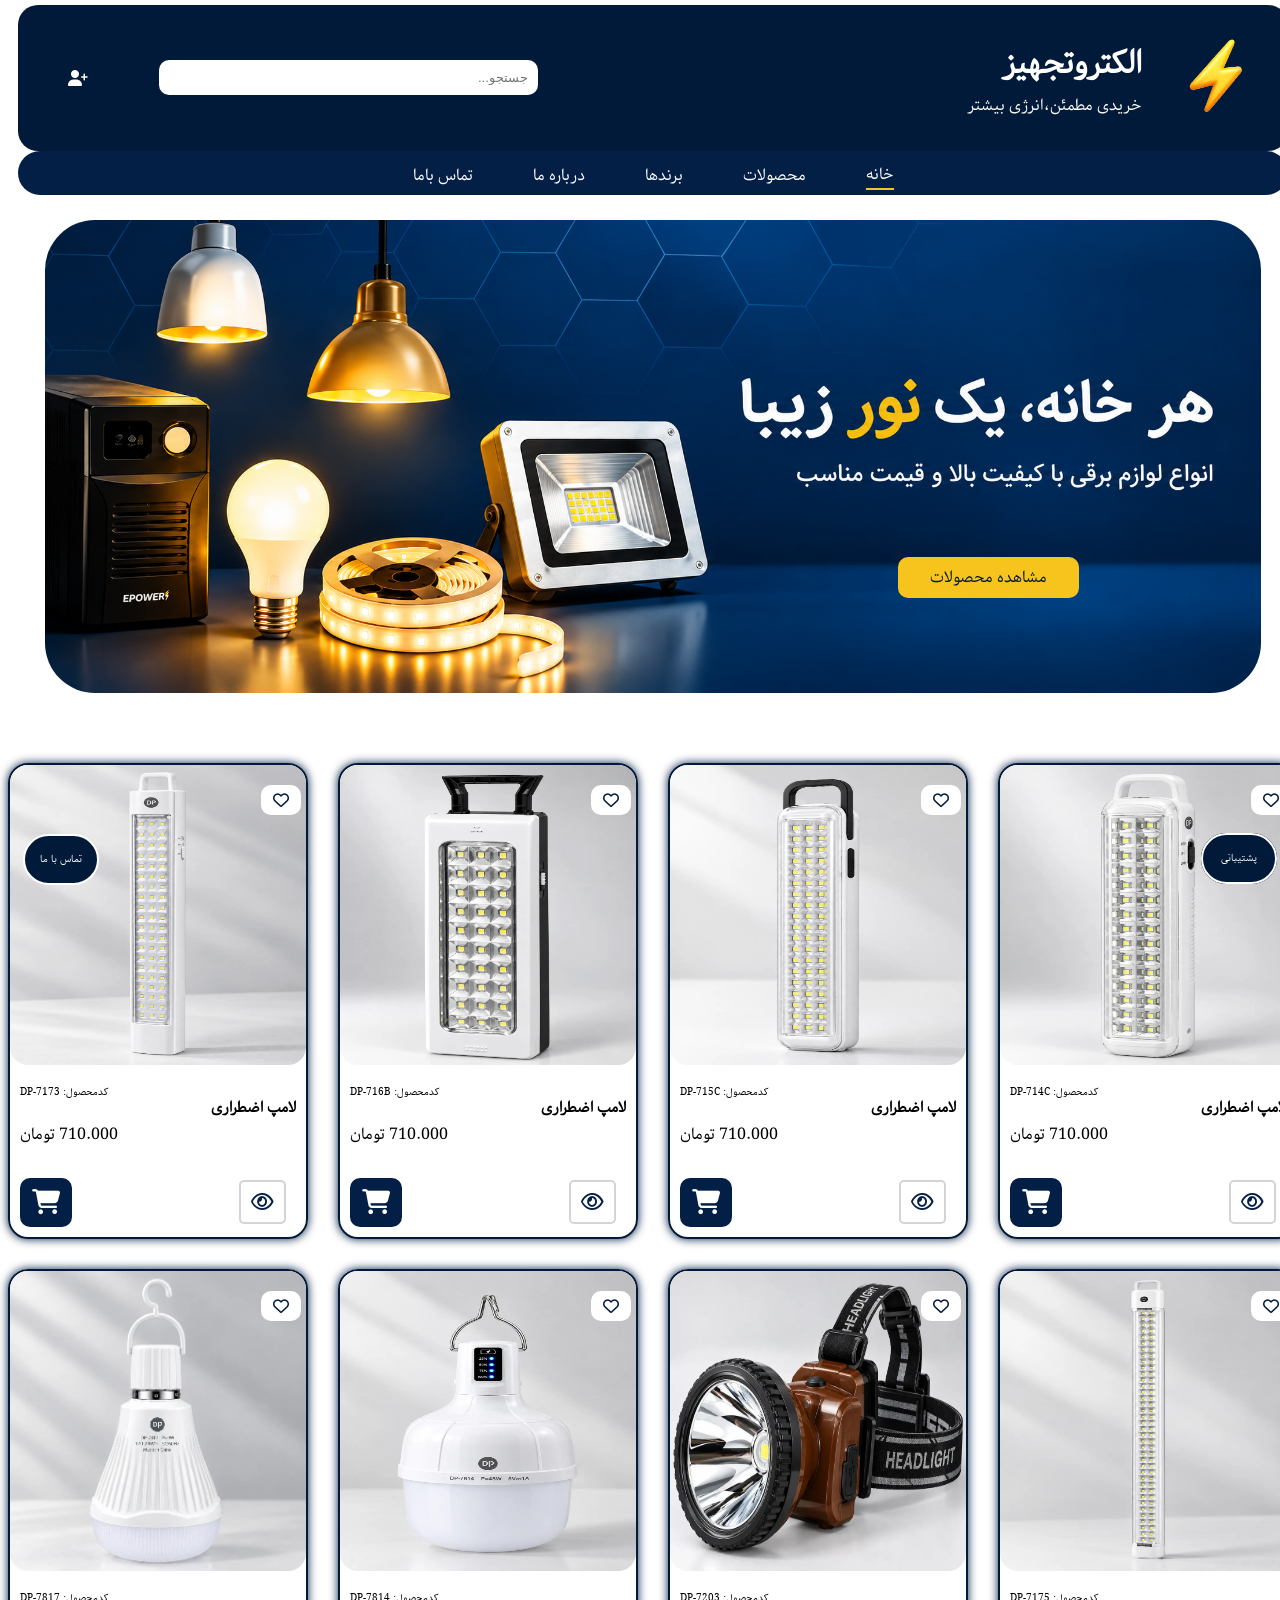
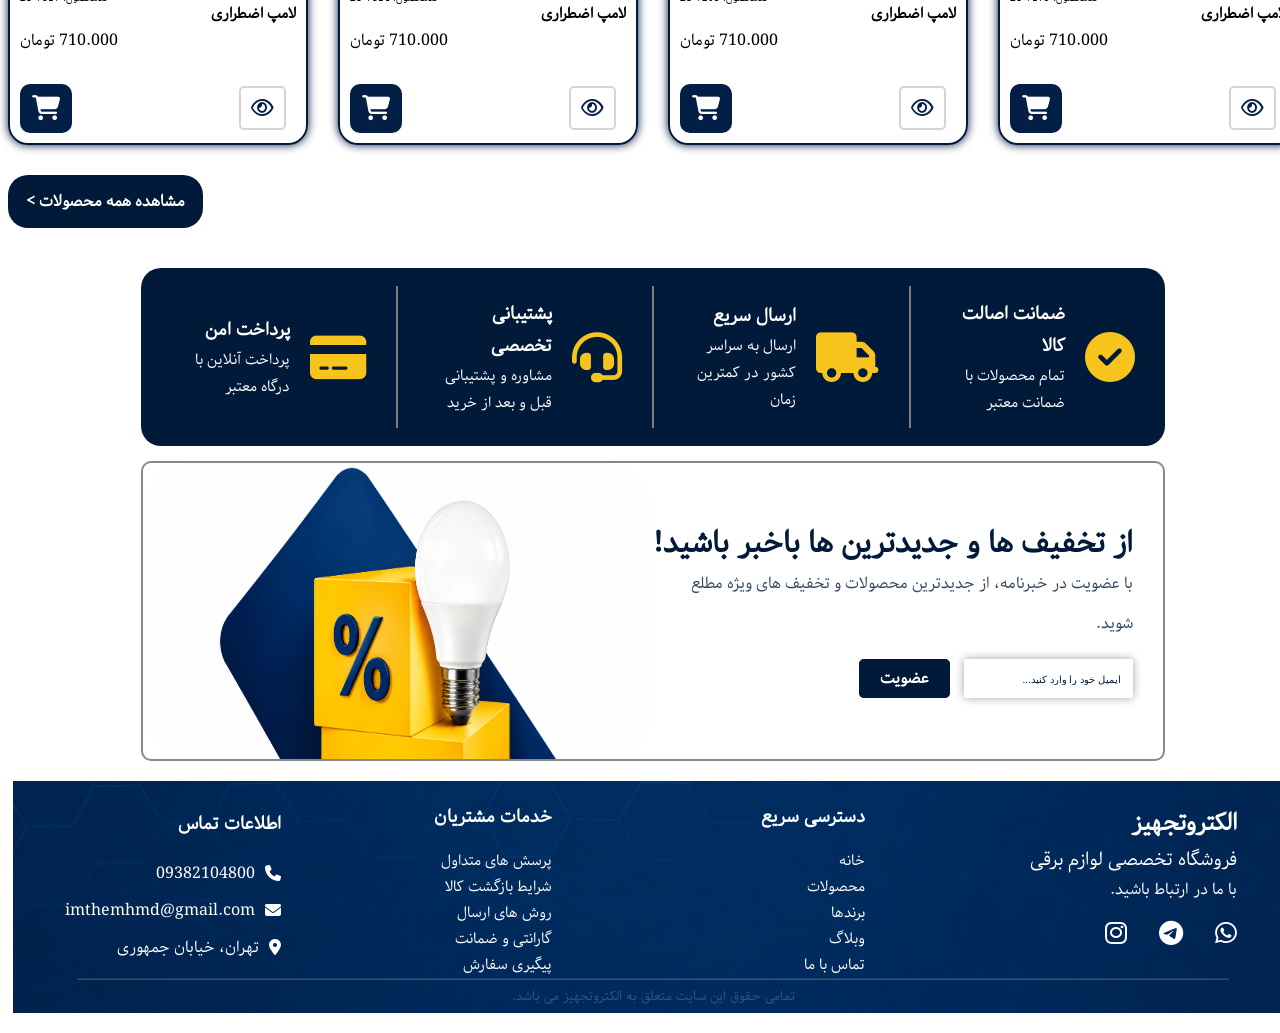
==== commit 463112ba: "Edite File" ====
--- a/index.html
+++ b/index.html
@@ -383,9 +383,9 @@
 
     </footer>
     <div class="customers" id="customers-id">
-        <p class="support">پشتیبانی</p>
+        <span class="support">پشتیبانی</span>
         <p class="chat-ai" id="chat-ai">چت AI</p>
-        <p class="chat-admin" id="chat-admin">چت ادمین</p>
+        <p class="chat-admin" id="chat-admin">چت Admin</p>
     </div>
     
     <a href="contact_us.html" class="contact-us-fixed">تماس با ما</a>
--- a/css/style.css
+++ b/css/style.css
@@ -652,6 +652,8 @@
     color: var(--color-font);
     padding: 5px 0px;
     opacity: 0.2;
+    font-size: 80%;
+
 }
 
 .hide-header {
@@ -675,22 +677,24 @@
 
 }
 
-.all_products{
+.all_products {
     margin-top: 50px;
 }
 
-.title-part{
+.title-part {
     display: flex;
     align-items: center;
     gap: 10px;
-    
-    
-}
-.title-part a{
+
+
+}
+
+.title-part a {
     color: var(--primary--color);
-    
-}
-.home-page{
+
+}
+
+.home-page {
     display: flex;
     align-items: center;
     gap: 5px;
--- a/css/positions.css
+++ b/css/positions.css
@@ -2,91 +2,54 @@
     --primary--color: #011A39;
     --secondary-color: #041F45;
     --color-symbol: #F7C41D;
-
+    --fab-size: clamp(56px, 6vw, 76px);
+    --fab-height: 44px;
+    --fab-gap: 12px;
+    --fab-gap-right: 4px;
+    --fab-edge: 16px;
 }
 
+.support,
+.chat-ai,
+.chat-admin {
+    position: fixed;
+    bottom: var(--fab-edge);
+    right: var(--fab-edge);
+
+    width: var(--fab-size);
+    display: grid;
+    place-items: center;
+    padding: 15px;
+
+    border-radius: 500px;
+    white-space: nowrap;
+    font-size: 10px;
+    text-align: center;
+    transition: 0.6s all;
+}
 
 .support {
-    width: 5%;
     background-color: var(--primary--color);
     color: white;
-    padding: 15px;
     border: 2px solid white;
-    border-radius: 500px;
-
-    position: fixed;
-    bottom: 3%;
-    right: 0.8%;
-    font-size: 10px;
     z-index: 9999;
-
-    transition: 0.5s all;
 }
 
-.chat-ai {
-    width: 5%;
+.chat-ai,
+.chat-admin {
     background-color: var(--color-symbol);
     color: var(--primary--color);
-    padding: 15px;
     border: 2px solid var(--primary--color);
-    border-radius: 500px;
-
-    position: fixed;
-    bottom: 3%;
-    right: 0.8%;
-    font-size: 10px;
     z-index: 9998;
-
-    transition: 0.5s all;
-}
-.chat-ai-move{
-    bottom: 11.5%;
 }
 
-.chat-admin {
-    width: 5%;
-    background-color: var(--color-symbol);
-    color: var(--primary--color);
-    padding: 15px;
-    border: 2px solid var(--primary--color);
-    border-radius: 500px;
-    white-space: nowrap;
-
-    position: fixed;
-    bottom: 3%;
-    right: 0.8%;
-    font-size: 10px;
-    z-index: 9998;
-
-    transition: 0.5s all;
+.chat-ai-move {
+    bottom: calc(var(--fab-edge) + var(--fab-height) + var(--fab-gap));
 }
 
 .chat-admin-move {
-    right: 6%;
+    right: calc(var(--fab-edge) + var(--fab-size) + var(--fab-gap-right));
 }
-
-
-
-
-
-
-
-
-
-
-
-
-
-
-
-
-
-
-
-
-
-
-
 
 
 .contact-us-fixed {
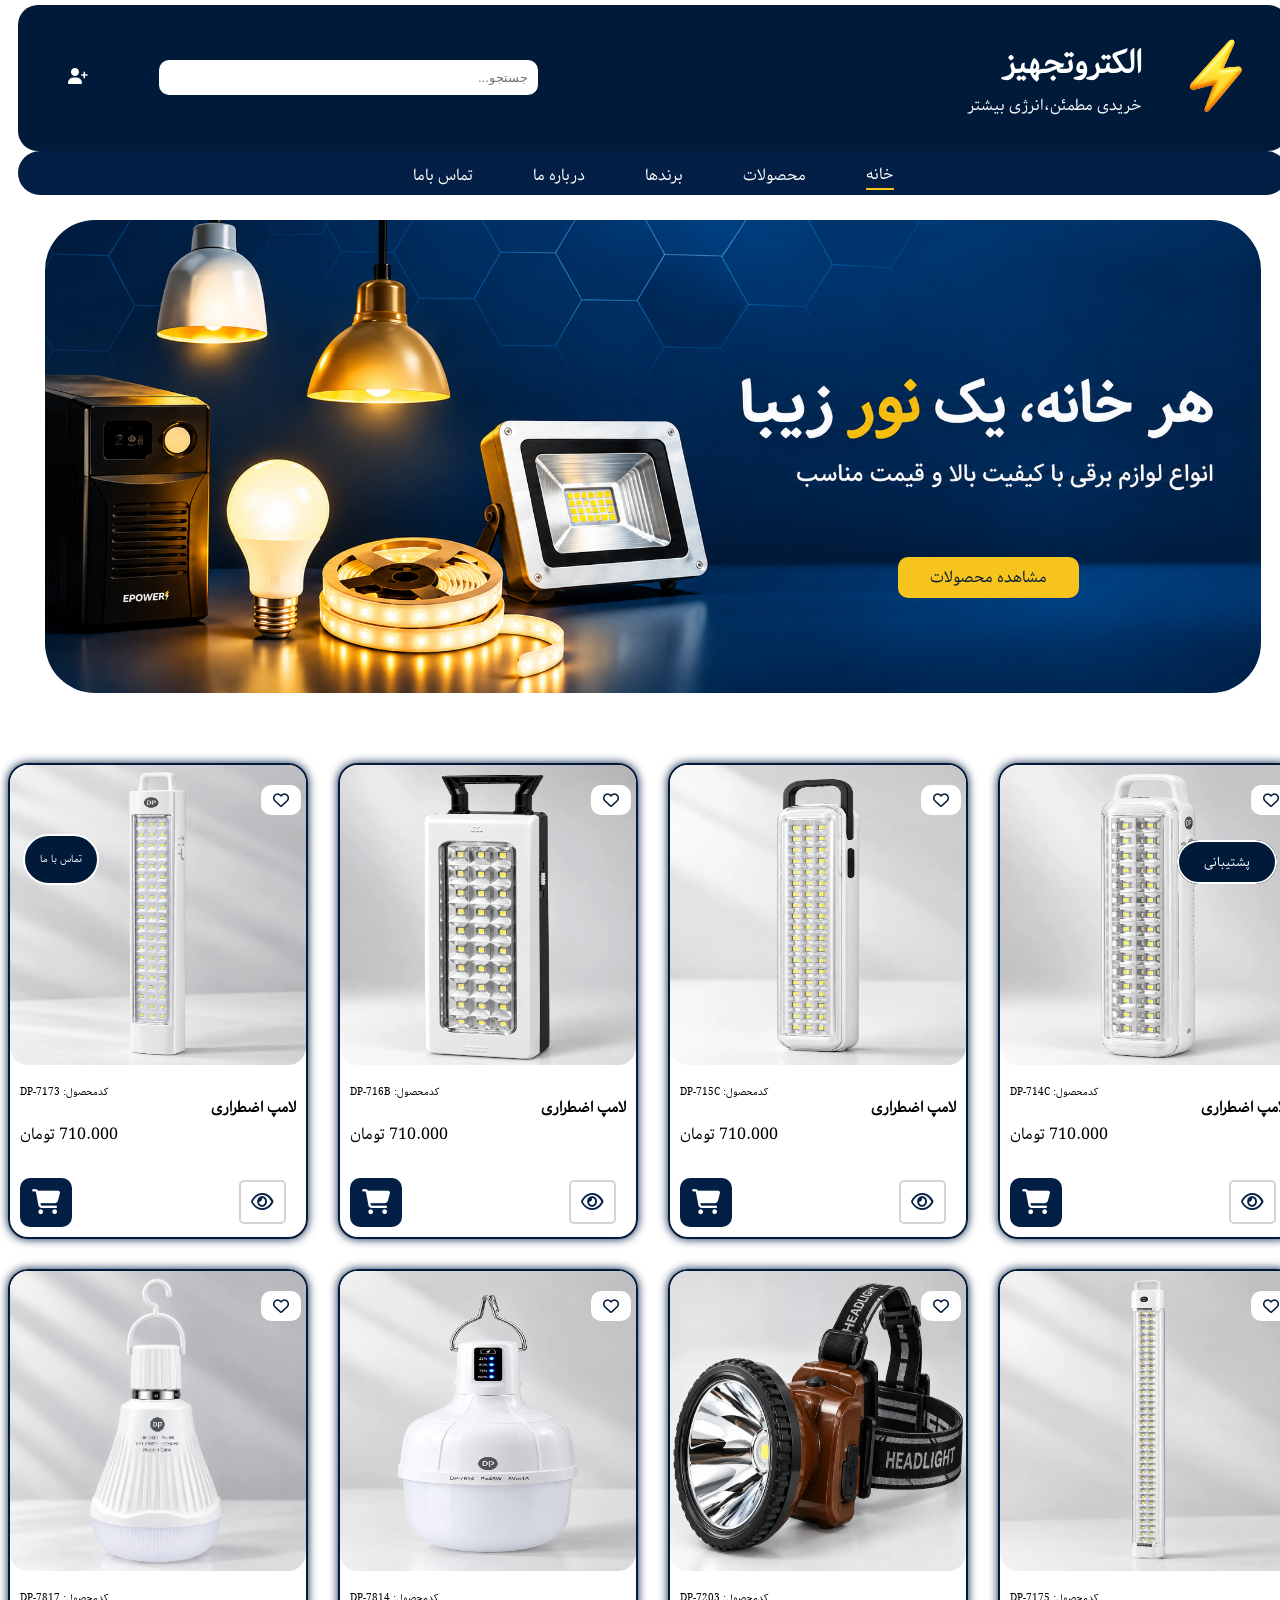
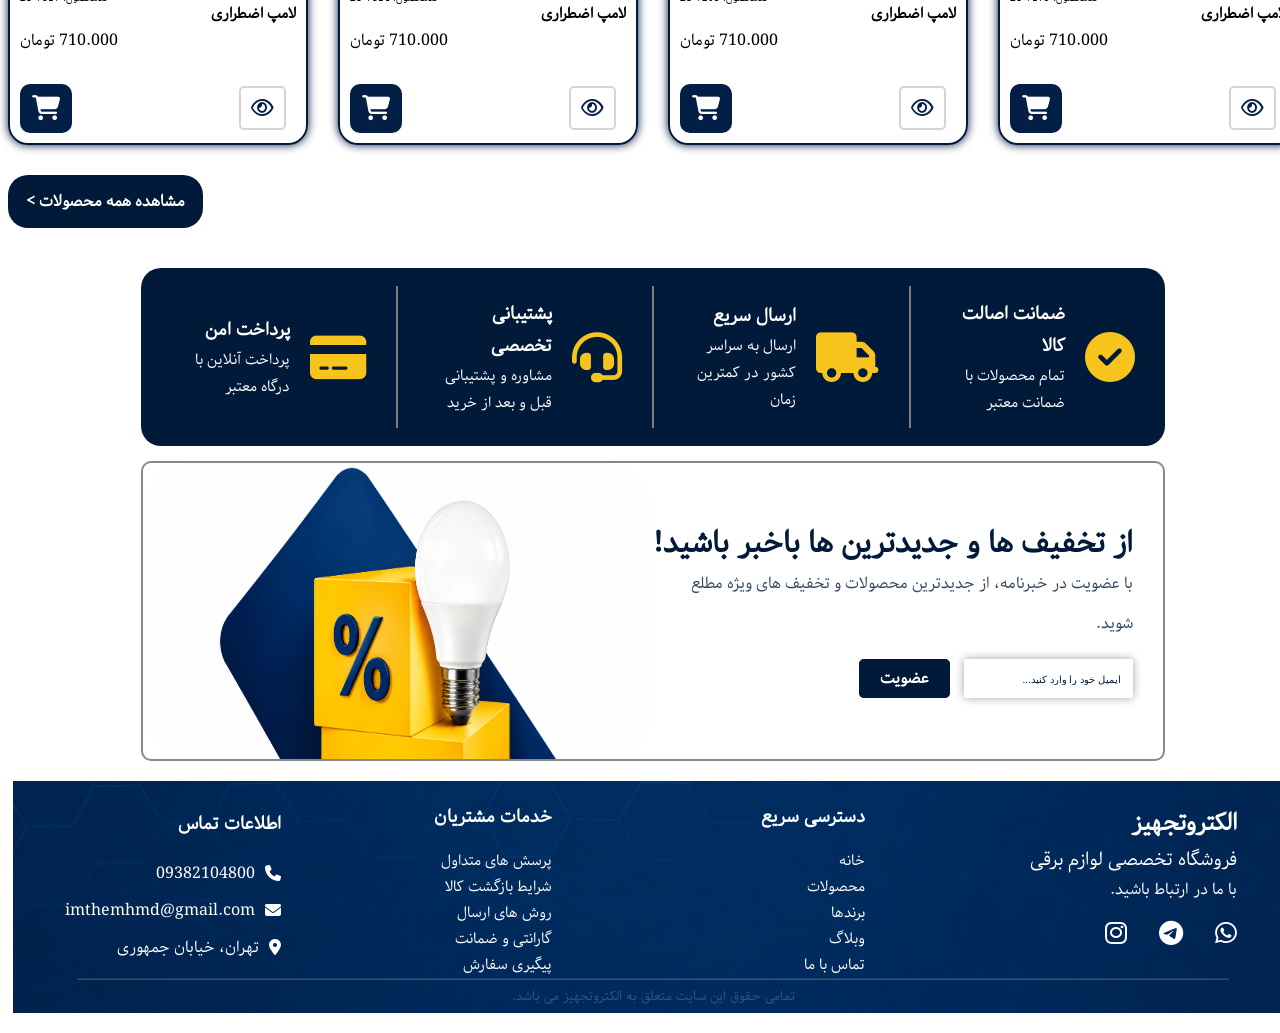
==== commit c8180a2a: "Add Part Chat Admin And Chat AI" ====
--- a/index.html
+++ b/index.html
@@ -11,6 +11,7 @@
 </head>
 
 <body>
+    <!-- ======== Register Login ======== -->
 
     <!-- ======== Header ======== -->
     <header>
@@ -34,7 +35,9 @@
                     <i class="fa-solid fa-magnifying-glass"></i>
                 </div>
 
-                <i class="fa-solid fa-user-plus"></i>
+                <a href="register_login.html">
+                    <i class="fa-solid fa-user-plus"></i>
+                </a>
             </div>
         </div>
         <!-- ======== Navigation Bar ======== -->
@@ -384,14 +387,88 @@
     </footer>
     <div class="customers" id="customers-id">
         <span class="support">پشتیبانی</span>
-        <p class="chat-ai" id="chat-ai">چت AI</p>
-        <p class="chat-admin" id="chat-admin">چت Admin</p>
+        <a class="chat-ai" id="open-chat-ai">چت AI</a>
+        <a class="chat-admin" id="open-chat-admin">چت Admin</a>
+
+        <div class="pages-chat" id="pages-chat-ai">
+            <div class="part-chat">
+                <div class="info-support">
+                    <div class="support-chat">
+                        <i class="fa-solid fa-robot"></i>
+                        <p>دستیار هوش مصنوعی</p>
+                    </div>
+
+                    <i class="fa-solid fa-xmark" id="close-chat-ai"></i>
+                </div>
+
+                <div class="part-messages"></div>
+
+                <div class="send-messages">
+                    <i class="fa-solid fa-paper-plane"></i>
+                    <input type="text" placeholder="پیام خود را بنویسید...">
+                </div>
+            </div>
+        </div>
+
+        <div class="pages-chat" id="pages-chat-admin">
+            <div class="part-chat">
+                <div class="info-support">
+                    <div class="support-chat">
+                        <i class="fa-solid fa-robot"></i>
+                        <p>پشتیبانی ادمین</p>
+                    </div>
+
+                    <i class="fa-solid fa-xmark" id="close-chat-admin"></i>
+                </div>
+
+                <div class="part-messages"></div>
+
+                <div class="send-messages">
+                    <i class="fa-solid fa-paper-plane"></i>
+                    <input type="text" placeholder="پیام خود را بنویسید...">
+                </div>
+            </div>
+        </div>
     </div>
-    
+
     <a href="contact_us.html" class="contact-us-fixed">تماس با ما</a>
 
 
-    <script src="script.js"></script>
+    <script>
+        let support = document.querySelector(".support")
+
+        support.addEventListener("click", function name(params) {
+            let chat_ai = document.getElementById("open-chat-ai")
+            let chat_admin = document.getElementById("open-chat-admin")
+
+            chat_ai.classList.toggle("chat-ai-move")
+            chat_admin.classList.toggle("chat-admin-move")
+        })
+
+
+        let open_chat_ai = document.getElementById("open-chat-ai")
+        let pages_chat_ai = document.getElementById("pages-chat-ai")
+        open_chat_ai.addEventListener("click", function name(params) {
+            pages_chat_ai.classList.toggle("show-chat")
+        })
+
+        let open_chat_admin = document.getElementById("open-chat-admin")
+        let pages_chat_admin = document.getElementById("pages-chat-admin")
+        open_chat_admin.addEventListener("click", function name(params) {
+            pages_chat_admin.classList.toggle("show-chat")
+        })
+
+        let close_chat_ai = document.getElementById("close-chat-ai")
+        close_chat_ai.addEventListener("click", function name(params) {
+            pages_chat_ai.classList.remove("show-chat")
+        })
+
+        let close_chat_admin = document.getElementById("close-chat-admin")
+        close_chat_admin.addEventListener("click", function name(params) {
+            pages_chat_admin.classList.remove("show-chat")
+        })
+        
+    </script>
 </body>
 
 </html>
--- a/css/style.css
+++ b/css/style.css
@@ -81,6 +81,9 @@
 
     color: var(--color-font);
 
+}
+.login-purchase a{
+    color: var(--color-font);
 }
 
 .icon-search {
@@ -908,4 +911,9 @@
         font-size: 10px;
     }
 
-}+}
+
+
+
+
+
--- a/css/positions.css
+++ b/css/positions.css
@@ -2,11 +2,11 @@
     --primary--color: #011A39;
     --secondary-color: #041F45;
     --color-symbol: #F7C41D;
-    --fab-size: clamp(56px, 6vw, 76px);
+    --background-color: #EFF6FE;
     --fab-height: 44px;
-    --fab-gap: 12px;
-    --fab-gap-right: 4px;
+    --fab-gap: 8px;
     --fab-edge: 16px;
+    --fab-width: 100px;
 }
 
 .support,
@@ -16,15 +16,18 @@
     bottom: var(--fab-edge);
     right: var(--fab-edge);
 
-    width: var(--fab-size);
-    display: grid;
-    place-items: center;
-    padding: 15px;
+    width: var(--fab-width);
+    height: var(--fab-height);
+    box-sizing: border-box;
+    margin: 0;
+    padding: 0 8px;
+    display: flex;
+    align-items: center;
+    justify-content: center;
 
     border-radius: 500px;
     white-space: nowrap;
-    font-size: 10px;
-    text-align: center;
+    font-size: clamp(10px, 1.2vw, 13px);
     transition: 0.6s all;
 }
 
@@ -48,9 +51,8 @@
 }
 
 .chat-admin-move {
-    right: calc(var(--fab-edge) + var(--fab-size) + var(--fab-gap-right));
+    right: calc(var(--fab-edge) + var(--fab-width) + var(--fab-gap));
 }
-
 
 .contact-us-fixed {
     width: fit-content;
@@ -71,4 +73,105 @@
     background-color: white;
     color: var(--primary--color);
     border: 2px solid var(--primary--color);
+}
+
+/* ======== Chat AI ======== */
+
+.pages-chat {
+    display: none;
+
+    position: fixed;
+    top: 0;
+    right: 0;
+
+    background-color: rgba(1, 26, 57);
+    width: 100%;
+    height: 100%;
+    z-index: 10000;
+
+}
+
+.show-chat{
+    display: block;
+}
+
+
+.part-chat {
+    width: 80vw;
+    height: 80vh;
+
+    position: absolute;
+    top: 50%;
+    left: 50%;
+    transform: translate(-50%, -50%);
+    background-color: var(--background-color);
+    border-radius: 20px;
+    padding: 20px;
+
+    display: flex;
+    flex-direction: column;
+    justify-content: space-between;
+    align-items: center;
+    gap: 20px;
+}
+
+.info-support{
+    width: 100%;
+
+    display: flex;
+    justify-content: space-between;
+    align-items: center;
+}
+
+.support-chat{
+    display: flex;
+    align-items: center;
+    gap: 10px;
+}
+
+.support-chat i {
+    border: 1px solid var(--primary--color);
+    color: var(--background-color);
+    background-color: var(--primary--color);
+    padding: 10px;
+    border-radius: 500px;
+
+}
+
+
+.part-messages {
+    background-color: rgb(4, 31, 69, 0.1);
+    width: 100%;
+    height: 95%;
+    border-radius: 30px;
+}
+
+.send-messages {
+    width: 100%;
+
+    position: relative;
+}
+
+.send-messages input {
+    width: 100%;
+    height: 100%;
+    border-radius: 20px;
+    border: 1px solid var(--primary--color);
+    padding: 15px 50px 15px 2px;
+}
+
+.send-messages input::placeholder {
+    font-family: inherit;
+}
+
+.send-messages i {
+    position: absolute;
+    top: 50%;
+    right: 1%;
+    transform: translateY(-50%);
+
+    border: 1px solid var(--color-symbol);
+    background-color: var(--color-symbol);
+    padding: 8px;
+    border-radius: 20px;
 }
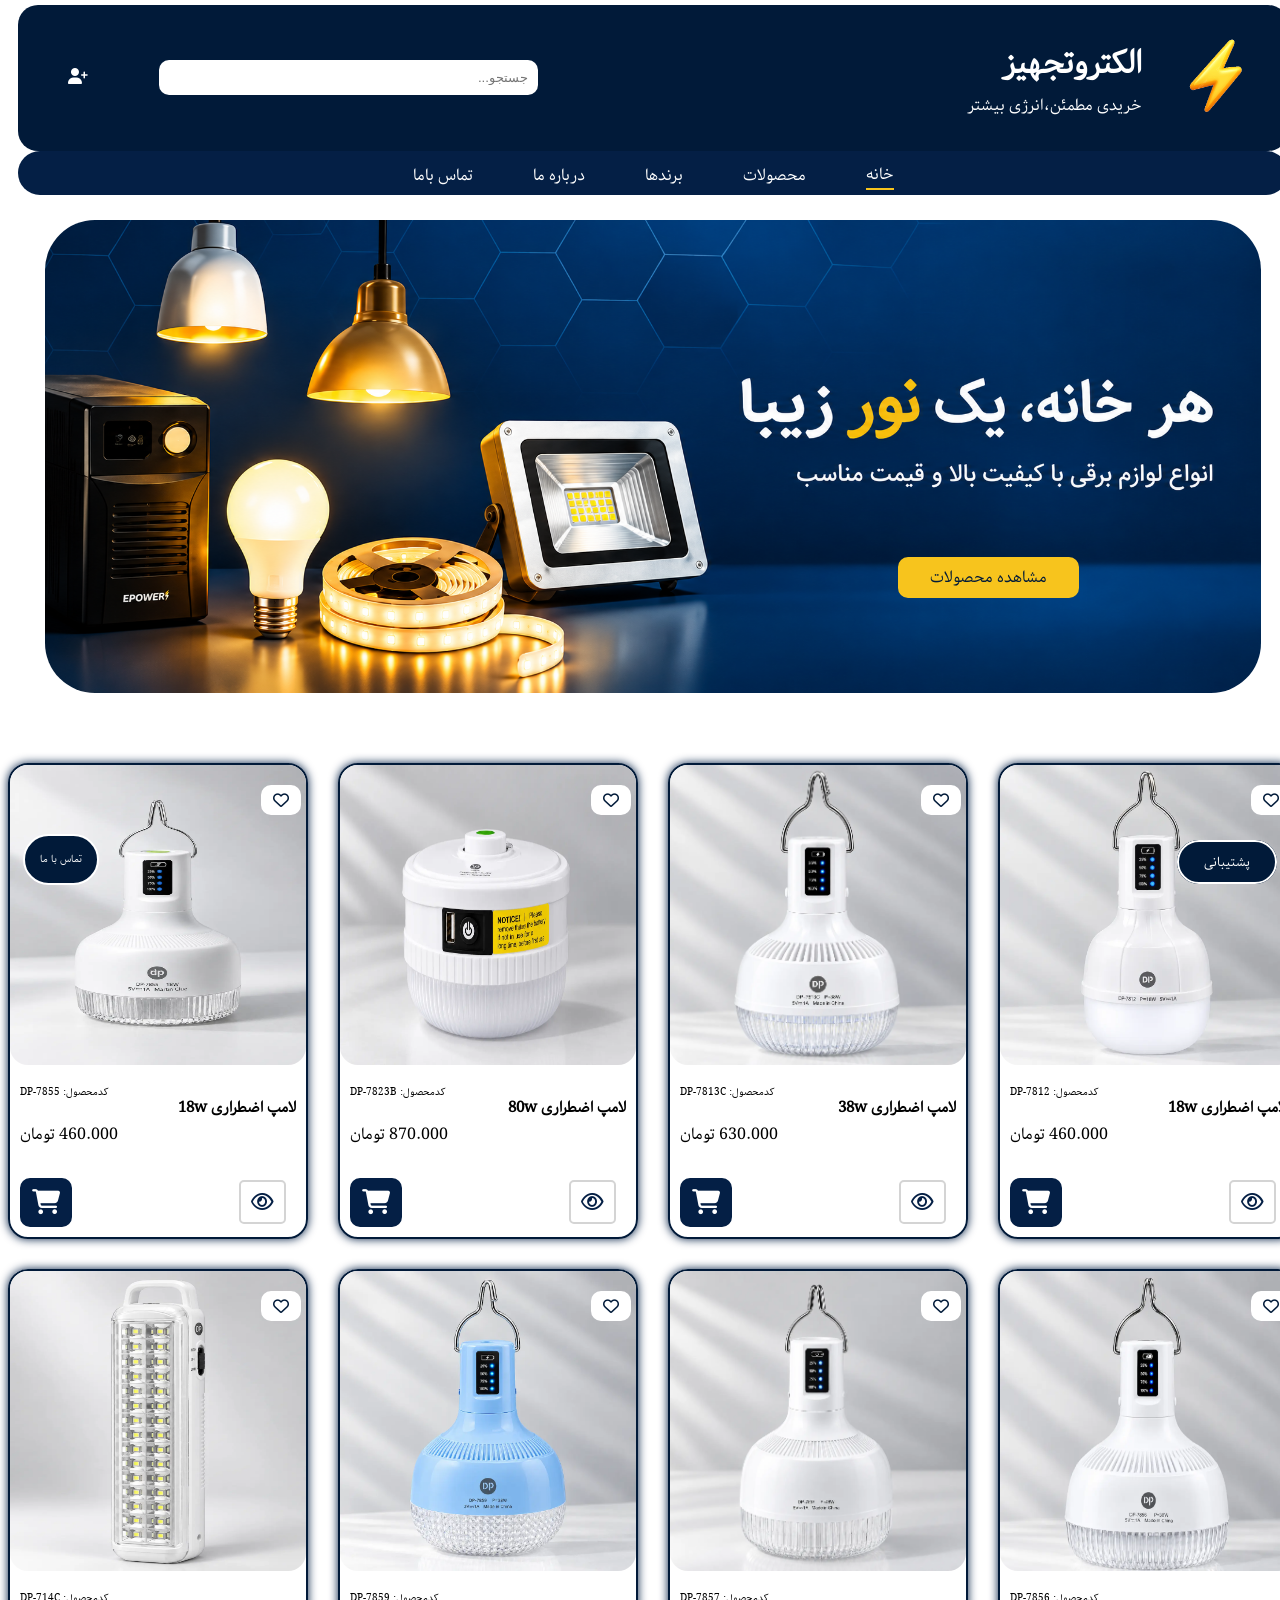
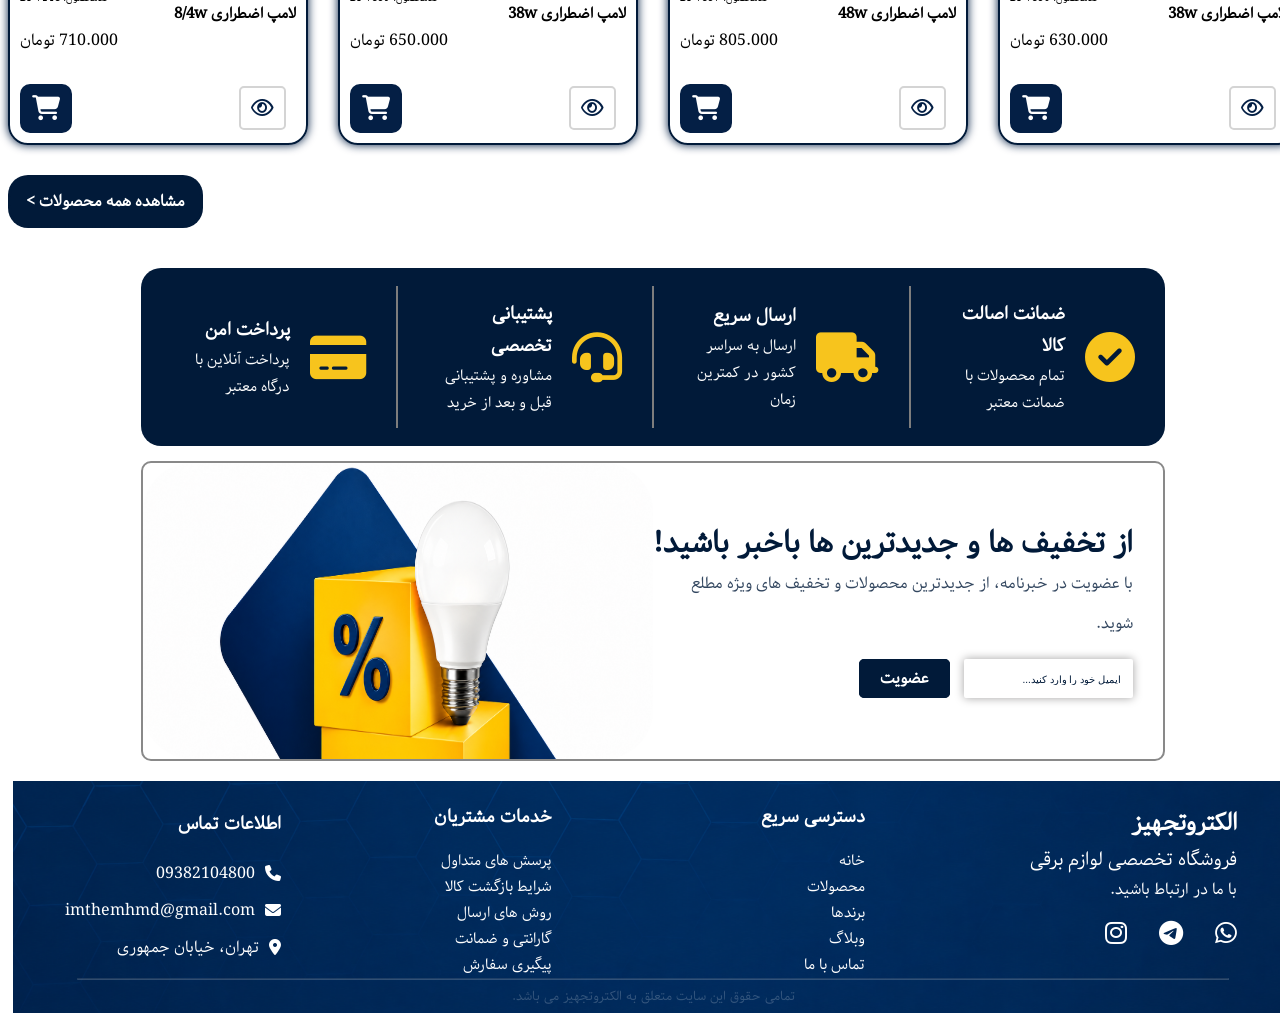
==== commit a7678617: "Edite Products" ====
--- a/index.html
+++ b/index.html
@@ -62,178 +62,177 @@
     <main>
         <div class="product-table">
             <div class="product-cards">
+
+                <section class="product">
+                    <div class="img-product">
+                        <i class="fa-regular fa-heart"></i>
+                        <img src="assets/img_products/DP-7812.webp" alt="">
+                    </div>
+                    <div class="information-products">
+                        <h1>لامپ اضطراری 18w</h1>
+                        <div class="code-product">
+                            <span>کدمحصول: DP-7812</span>
+                        </div>
+                    </div>
+                    <div class="price-products">
+                        <span>460.000 تومان</span>
+                    </div>
+                    <div class="see-and-purchase-product">
+                        <a href="" class="see-product">
+                            <i class="fa-regular fa-eye"></i>
+                        </a>
+                        <a class="purchase-product" href="" style="text-decoration: none;">
+                            <i class="fa-solid fa-cart-shopping"></i>
+                        </a>
+                    </div>
+                </section>
+                <section class="product">
+                    <div class="img-product">
+                        <i class="fa-regular fa-heart"></i>
+                        <img src="assets/img_products/DP-7813C.webp" alt="">
+                    </div>
+                    <div class="information-products">
+                        <h1>لامپ اضطراری 38w</h1>
+                        <div class="code-product">
+                            <span>کدمحصول: DP-7813C</span>
+                        </div>
+                    </div>
+                    <div class="price-products">
+                        <span>630.000 تومان</span>
+                    </div>
+                    <div class="see-and-purchase-product">
+                        <a href="" class="see-product">
+                            <i class="fa-regular fa-eye"></i>
+                        </a>
+                        <a class="purchase-product" href="" style="text-decoration: none;">
+                            <i class="fa-solid fa-cart-shopping"></i>
+                        </a>
+                    </div>
+                </section>
+                <section class="product">
+                    <div class="img-product">
+                        <i class="fa-regular fa-heart"></i>
+                        <img src="assets/img_products/DP-7823B.webp" alt="">
+                    </div>
+                    <div class="information-products">
+                        <h1>لامپ اضطراری 80w</h1>
+                        <div class="code-product">
+                            <span>کدمحصول: DP-7823B</span>
+                        </div>
+                    </div>
+                    <div class="price-products">
+                        <span>870.000 تومان</span>
+                    </div>
+                    <div class="see-and-purchase-product">
+                        <a href="" class="see-product">
+                            <i class="fa-regular fa-eye"></i>
+                        </a>
+                        <a class="purchase-product" href="" style="text-decoration: none;">
+                            <i class="fa-solid fa-cart-shopping"></i>
+                        </a>
+                    </div>
+                </section>
+                <section class="product">
+                    <div class="img-product">
+                        <i class="fa-regular fa-heart"></i>
+                        <img src="assets/img_products/DP-7855.webp" alt="">
+                    </div>
+                    <div class="information-products">
+                        <h1>لامپ اضطراری 18w</h1>
+                        <div class="code-product">
+                            <span>کدمحصول: DP-7855</span>
+                        </div>
+                    </div>
+                    <div class="price-products">
+                        <span>460.000 تومان</span>
+                    </div>
+                    <div class="see-and-purchase-product">
+                        <a href="" class="see-product">
+                            <i class="fa-regular fa-eye"></i>
+                        </a>
+                        <a class="purchase-product" href="" style="text-decoration: none;">
+                            <i class="fa-solid fa-cart-shopping"></i>
+                        </a>
+                    </div>
+                </section>
+                <section class="product">
+                    <div class="img-product">
+                        <i class="fa-regular fa-heart"></i>
+                        <img src="assets/img_products/DP-7856.webp" alt="">
+                    </div>
+                    <div class="information-products">
+                        <h1>لامپ اضطراری 38w</h1>
+                        <div class="code-product">
+                            <span>کدمحصول: DP-7856</span>
+                        </div>
+                    </div>
+                    <div class="price-products">
+                        <span>630.000 تومان</span>
+                    </div>
+                    <div class="see-and-purchase-product">
+                        <a href="" class="see-product">
+                            <i class="fa-regular fa-eye"></i>
+                        </a>
+                        <a class="purchase-product" href="" style="text-decoration: none;">
+                            <i class="fa-solid fa-cart-shopping"></i>
+                        </a>
+                    </div>
+                </section>
+                <section class="product">
+                    <div class="img-product">
+                        <i class="fa-regular fa-heart"></i>
+                        <img src="assets/img_products/DP-7857.webp" alt="">
+                    </div>
+                    <div class="information-products">
+                        <h1>لامپ اضطراری 48w</h1>
+                        <div class="code-product">
+                            <span>کدمحصول: DP-7857</span>
+                        </div>
+                    </div>
+                    <div class="price-products">
+                        <span>805.000 تومان</span>
+                    </div>
+                    <div class="see-and-purchase-product">
+                        <a href="" class="see-product">
+                            <i class="fa-regular fa-eye"></i>
+                        </a>
+                        <a class="purchase-product" href="" style="text-decoration: none;">
+                            <i class="fa-solid fa-cart-shopping"></i>
+                        </a>
+                    </div>
+                </section>
+                <section class="product">
+                    <div class="img-product">
+                        <i class="fa-regular fa-heart"></i>
+                        <img src="assets/img_products/DP-7859.webp" alt="">
+                    </div>
+                    <div class="information-products">
+                        <h1>لامپ اضطراری 38w</h1>
+                        <div class="code-product">
+                            <span>کدمحصول: DP-7859</span>
+                        </div>
+                    </div>
+                    <div class="price-products">
+                        <span>650.000 تومان</span>
+                    </div>
+                    <div class="see-and-purchase-product">
+                        <a href="" class="see-product">
+                            <i class="fa-regular fa-eye"></i>
+                        </a>
+                        <a class="purchase-product" href="" style="text-decoration: none;">
+                            <i class="fa-solid fa-cart-shopping"></i>
+                        </a>
+                    </div>
+                </section>
                 <section class="product">
                     <div class="img-product">
                         <i class="fa-regular fa-heart"></i>
                         <img src="assets/img_products/DP-714C.webp" alt="">
                     </div>
                     <div class="information-products">
-                        <h1>لامپ اضطراری</h1>
+                        <h1>لامپ اضطراری 8/4w</h1>
                         <div class="code-product">
                             <span>کدمحصول: DP-714C</span>
-                        </div>
-                    </div>
-                    <div class="price-products">
-                        <span>710.000 تومان</span>
-                    </div>
-                    <div class="see-and-purchase-product">
-                        <a href="" class="see-product">
-                            <i class="fa-regular fa-eye"></i>
-                        </a>
-                        <a class="purchase-product" href="" style="text-decoration: none;">
-                            <i class="fa-solid fa-cart-shopping"></i>
-                        </a>
-                    </div>
-                </section>
-                <section class="product">
-                    <div class="img-product">
-                        <i class="fa-regular fa-heart"></i>
-                        <img src="assets/img_products/DP-715C.webp" alt="">
-                    </div>
-                    <div class="information-products">
-                        <h1>لامپ اضطراری</h1>
-                        <div class="code-product">
-                            <span>کدمحصول: DP-715C</span>
-                        </div>
-                    </div>
-                    <div class="price-products">
-                        <span>710.000 تومان</span>
-                    </div>
-                    <div class="see-and-purchase-product">
-                        <a href="" class="see-product">
-                            <i class="fa-regular fa-eye"></i>
-                        </a>
-                        <a class="purchase-product" href="" style="text-decoration: none;">
-                            <i class="fa-solid fa-cart-shopping"></i>
-                        </a>
-                    </div>
-                </section>
-                <section class="product">
-                    <div class="img-product">
-                        <i class="fa-regular fa-heart"></i>
-                        <img src="assets/img_products/DP-716B.webp" alt="">
-                    </div>
-                    <div class="information-products">
-                        <h1>لامپ اضطراری</h1>
-                        <div class="code-product">
-                            <span>کدمحصول: DP-716B</span>
-                        </div>
-                    </div>
-                    <div class="price-products">
-                        <span>710.000 تومان</span>
-                    </div>
-                    <div class="see-and-purchase-product">
-                        <a href="" class="see-product">
-                            <i class="fa-regular fa-eye"></i>
-                        </a>
-                        <a class="purchase-product" href="" style="text-decoration: none;">
-
-                            <i class="fa-solid fa-cart-shopping"></i>
-                        </a>
-                    </div>
-                </section>
-                <section class="product">
-                    <div class="img-product">
-                        <i class="fa-regular fa-heart"></i>
-                        <img src="assets/img_products/DP-7173.webp" alt="">
-                    </div>
-                    <div class="information-products">
-                        <h1>لامپ اضطراری</h1>
-                        <div class="code-product">
-                            <span>کدمحصول: DP-7173</span>
-                        </div>
-                    </div>
-                    <div class="price-products">
-                        <span>710.000 تومان</span>
-                    </div>
-                    <div class="see-and-purchase-product">
-                        <a href="" class="see-product">
-                            <i class="fa-regular fa-eye"></i>
-                        </a>
-                        <a class="purchase-product" href="" style="text-decoration: none;">
-                            <i class="fa-solid fa-cart-shopping"></i>
-                        </a>
-                    </div>
-                </section>
-                <section class="product">
-                    <div class="img-product">
-                        <i class="fa-regular fa-heart"></i>
-                        <img src="assets/img_products/DP-7175.webp" alt="">
-                    </div>
-                    <div class="information-products">
-                        <h1>لامپ اضطراری</h1>
-                        <div class="code-product">
-                            <span>کدمحصول: DP-7175</span>
-                        </div>
-                    </div>
-                    <div class="price-products">
-                        <span>710.000 تومان</span>
-                    </div>
-                    <div class="see-and-purchase-product">
-                        <a href="" class="see-product">
-                            <i class="fa-regular fa-eye"></i>
-                        </a>
-                        <a class="purchase-product" href="" style="text-decoration: none;">
-                            <i class="fa-solid fa-cart-shopping"></i>
-                        </a>
-                    </div>
-                </section>
-                <section class="product">
-                    <div class="img-product">
-                        <i class="fa-regular fa-heart"></i>
-                        <img src="assets/img_products/DP-7203.webp" alt="">
-                    </div>
-                    <div class="information-products">
-                        <h1>لامپ اضطراری</h1>
-                        <div class="code-product">
-                            <span>کدمحصول: DP-7203</span>
-                        </div>
-                    </div>
-                    <div class="price-products">
-                        <span>710.000 تومان</span>
-                    </div>
-                    <div class="see-and-purchase-product">
-                        <a href="" class="see-product">
-                            <i class="fa-regular fa-eye"></i>
-                        </a>
-                        <a class="purchase-product" href="" style="text-decoration: none;">
-                            <i class="fa-solid fa-cart-shopping"></i>
-                        </a>
-                    </div>
-                </section>
-                <section class="product">
-                    <div class="img-product">
-                        <i class="fa-regular fa-heart"></i>
-                        <img src="assets/img_products/DP-7814.webp" alt="">
-                    </div>
-                    <div class="information-products">
-                        <h1>لامپ اضطراری</h1>
-                        <div class="code-product">
-                            <span>کدمحصول: DP-7814</span>
-                        </div>
-                    </div>
-                    <div class="price-products">
-                        <span>710.000 تومان</span>
-                    </div>
-                    <div class="see-and-purchase-product">
-                        <a href="" class="see-product">
-                            <i class="fa-regular fa-eye"></i>
-                        </a>
-                        <a class="purchase-product" href="" style="text-decoration: none;">
-                            <i class="fa-solid fa-cart-shopping"></i>
-                        </a>
-                    </div>
-                </section>
-                <section class="product">
-
-                    <div class="img-product">
-                        <img src="assets/img_products/DP-7817.webp" alt="">
-                        <i class="fa-regular fa-heart"></i>
-                    </div>
-                    <div class="information-products">
-                        <h1>لامپ اضطراری</h1>
-                        <div class="code-product">
-                            <span>کدمحصول: DP-7817</span>
                         </div>
                     </div>
                     <div class="price-products">
@@ -467,7 +466,7 @@
         close_chat_admin.addEventListener("click", function name(params) {
             pages_chat_admin.classList.remove("show-chat")
         })
-        
+
     </script>
 </body>
 
